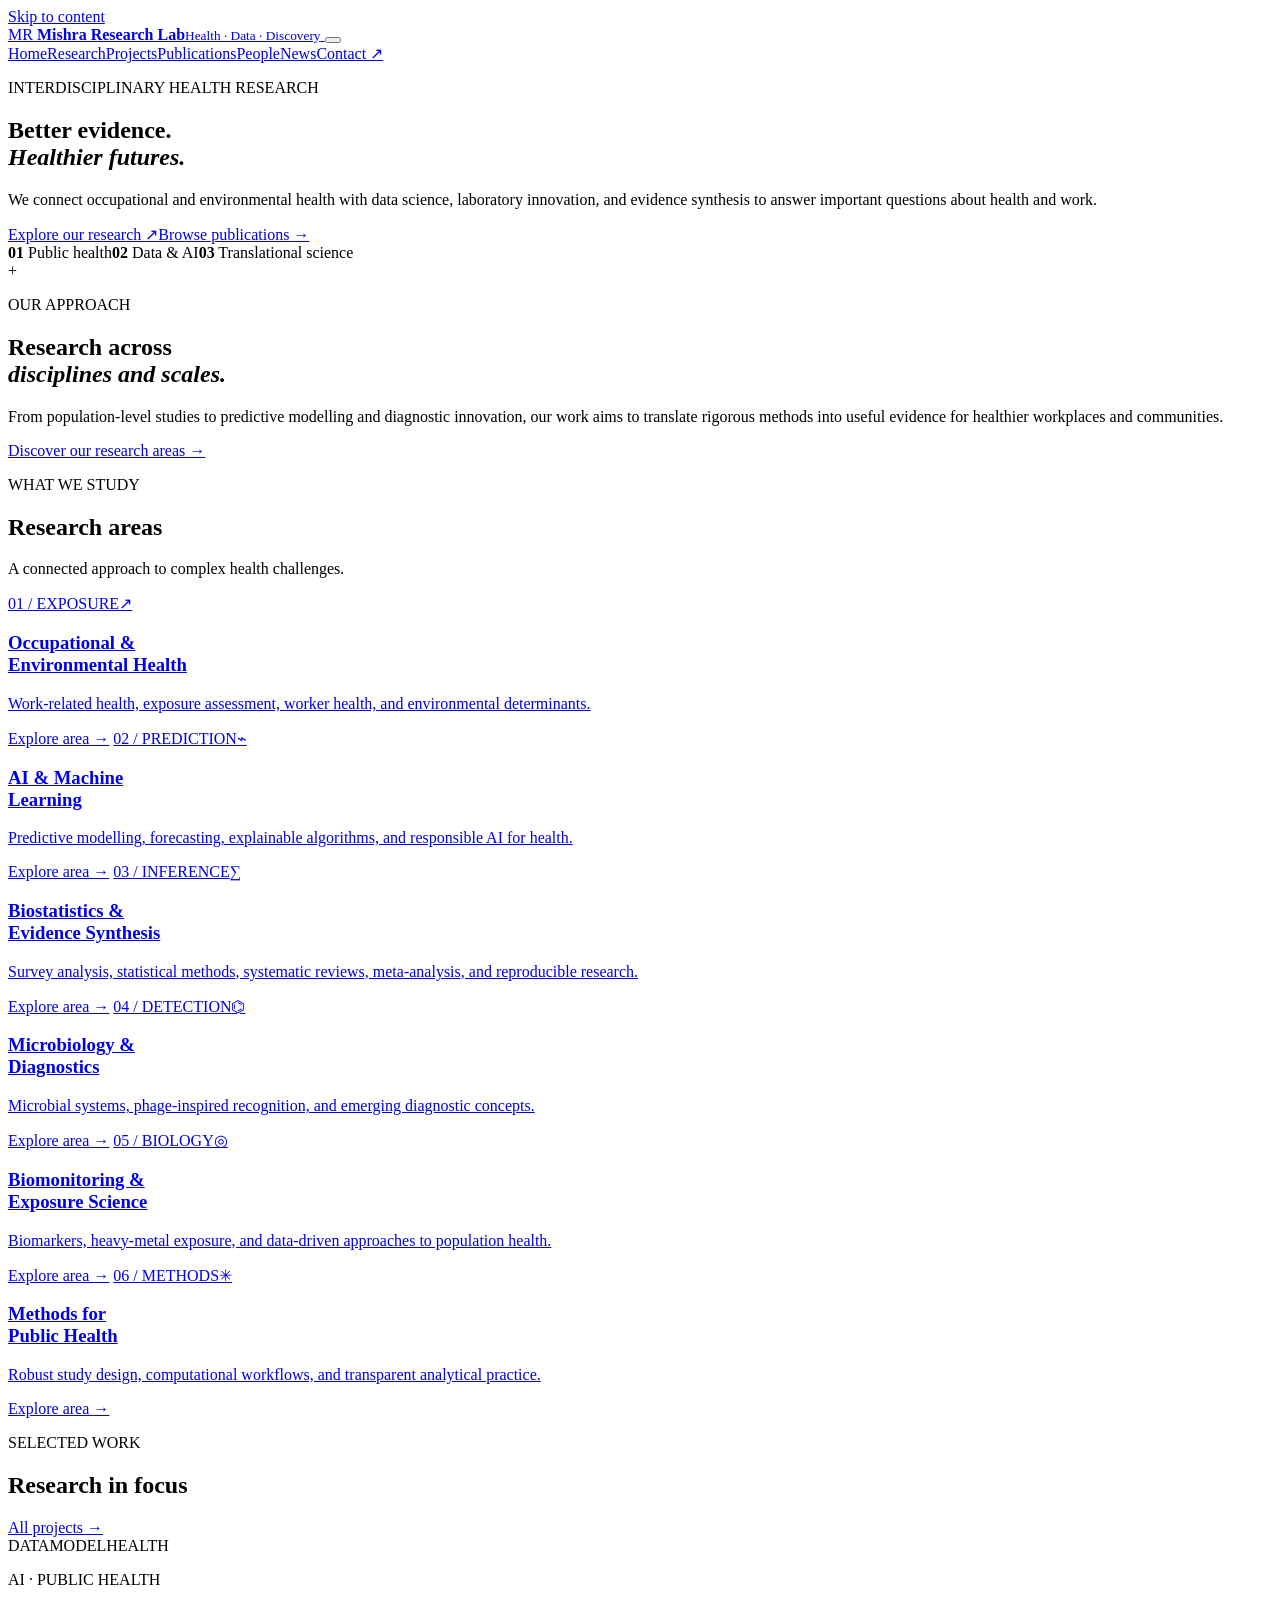
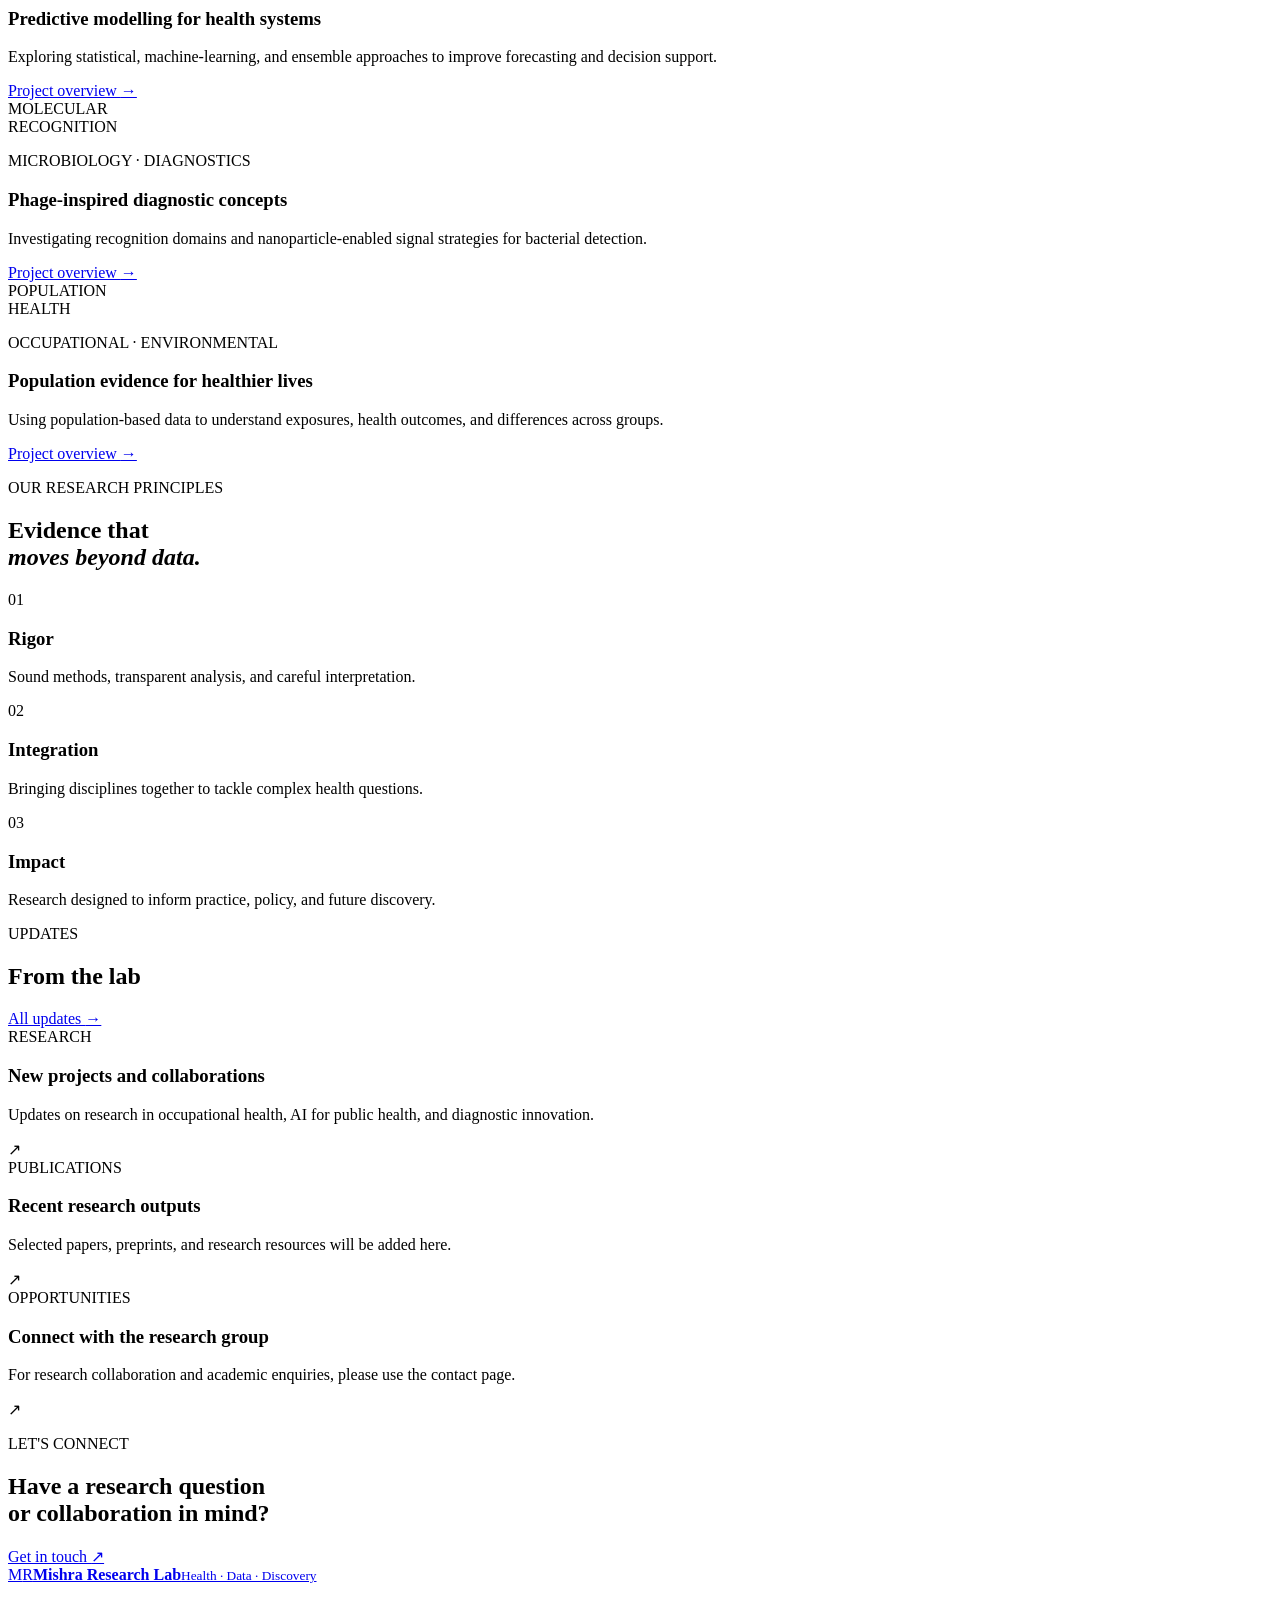
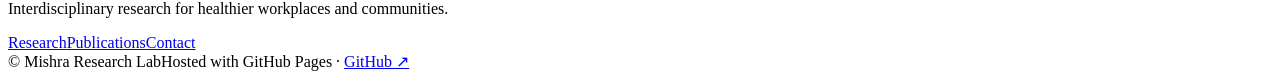
==== index.html @ aa95db80 "Add files via upload" ====
<!doctype html>
<html lang="en">
<head>
  <meta charset="utf-8">
  <meta name="viewport" content="width=device-width, initial-scale=1">
  <meta name="description" content="Mishra Research Lab connects occupational and environmental health, data science, microbiology, and evidence synthesis to address real-world health questions.">
  <meta name="theme-color" content="#102a43">
  <title>Mishra Research Lab | Health, Data & Discovery</title>
  <link rel="stylesheet" href="assets/css/style.css">
  <script src="assets/js/main.js" defer></script>
</head>
<body>
<a class="skip-link" href="#main">Skip to content</a>
<header class="site-header">
  <div class="container nav-wrap">
    <a class="brand" href="index.html" aria-label="Mishra Research Lab home">
      <span class="brand-mark">M<span>R</span></span>
      <span class="brand-copy"><strong>Mishra Research Lab</strong><small>Health · Data · Discovery</small></span>
    </a>
    <button class="menu-toggle" aria-label="Toggle navigation" aria-expanded="false"><span></span><span></span><span></span></button>
    <nav class="main-nav" aria-label="Main navigation">
      <a class="active" href="index.html">Home</a><a href="research.html">Research</a><a href="projects.html">Projects</a><a href="publications.html">Publications</a><a href="people.html">People</a><a href="news.html">News</a><a class="nav-contact" href="contact.html">Contact ↗</a>
    </nav>
  </div>
</header>
<main id="main">
  <section class="hero">
    <div class="hero-grid"></div>
    <div class="container hero-content">
      <p class="eyebrow"><span class="eyebrow-dot"></span> INTERDISCIPLINARY HEALTH RESEARCH</p>
      <h1>Better evidence.<br><em>Healthier futures.</em></h1>
      <p class="hero-lede">We connect occupational and environmental health with data science, laboratory innovation, and evidence synthesis to answer important questions about health and work.</p>
      <div class="hero-actions"><a class="button button-light" href="research.html">Explore our research <span>↗</span></a><a class="text-link light-link" href="publications.html">Browse publications <span>→</span></a></div>
      <div class="hero-meta"><span><b>01</b> Public health</span><span><b>02</b> Data & AI</span><span><b>03</b> Translational science</span></div>
    </div>
    <div class="hero-orbit orbit-one"></div><div class="hero-orbit orbit-two"></div><div class="hero-cross">+</div>
  </section>

  <section class="intro-section section-pad">
    <div class="container intro-grid">
      <div><p class="eyebrow">OUR APPROACH</p><h2>Research across<br><em>disciplines and scales.</em></h2></div>
      <div class="intro-copy"><p>From population-level studies to predictive modelling and diagnostic innovation, our work aims to translate rigorous methods into useful evidence for healthier workplaces and communities.</p><a class="text-link" href="research.html">Discover our research areas <span>→</span></a></div>
    </div>
  </section>

  <section class="research-section section-pad">
    <div class="container">
      <div class="section-heading"><div><p class="eyebrow">WHAT WE STUDY</p><h2>Research areas</h2></div><p class="section-aside">A connected approach to complex health challenges.</p></div>
      <div class="research-cards">
        <a class="research-card card-blue" href="research.html#occupational"><span class="card-number">01 / EXPOSURE</span><span class="card-icon">↗</span><h3>Occupational &<br>Environmental Health</h3><p>Work-related health, exposure assessment, worker health, and environmental determinants.</p><span class="card-bottom">Explore area <b>→</b></span></a>
        <a class="research-card card-mint" href="research.html#ai"><span class="card-number">02 / PREDICTION</span><span class="card-icon">⌁</span><h3>AI & Machine<br>Learning</h3><p>Predictive modelling, forecasting, explainable algorithms, and responsible AI for health.</p><span class="card-bottom">Explore area <b>→</b></span></a>
        <a class="research-card card-sand" href="research.html#statistics"><span class="card-number">03 / INFERENCE</span><span class="card-icon">∑</span><h3>Biostatistics &<br>Evidence Synthesis</h3><p>Survey analysis, statistical methods, systematic reviews, meta-analysis, and reproducible research.</p><span class="card-bottom">Explore area <b>→</b></span></a>
        <a class="research-card card-lilac" href="research.html#microbiology"><span class="card-number">04 / DETECTION</span><span class="card-icon">⌬</span><h3>Microbiology &<br>Diagnostics</h3><p>Microbial systems, phage-inspired recognition, and emerging diagnostic concepts.</p><span class="card-bottom">Explore area <b>→</b></span></a>
        <a class="research-card card-peach" href="research.html#biomonitoring"><span class="card-number">05 / BIOLOGY</span><span class="card-icon">◎</span><h3>Biomonitoring &<br>Exposure Science</h3><p>Biomarkers, heavy-metal exposure, and data-driven approaches to population health.</p><span class="card-bottom">Explore area <b>→</b></span></a>
        <a class="research-card card-dark" href="research.html#methods"><span class="card-number">06 / METHODS</span><span class="card-icon">✳</span><h3>Methods for<br>Public Health</h3><p>Robust study design, computational workflows, and transparent analytical practice.</p><span class="card-bottom">Explore area <b>→</b></span></a>
      </div>
    </div>
  </section>

  <section class="feature-section section-pad">
    <div class="container">
      <div class="section-heading"><div><p class="eyebrow">SELECTED WORK</p><h2>Research in focus</h2></div><a class="text-link" href="projects.html">All projects <span>→</span></a></div>
      <div class="feature-grid">
        <article class="feature-card feature-main"><div class="feature-art art-network"><span class="network-node n1">DATA</span><span class="network-node n2">MODEL</span><span class="network-node n3">HEALTH</span><i></i><i></i><i></i></div><div class="feature-copy"><p class="tag">AI · PUBLIC HEALTH</p><h3>Predictive modelling for health systems</h3><p>Exploring statistical, machine-learning, and ensemble approaches to improve forecasting and decision support.</p><a class="text-link" href="projects.html#forecasting">Project overview <span>→</span></a></div></article>
        <article class="feature-card"><div class="feature-art art-micro"><div class="micro-ring"></div><div class="micro-dot"></div><span>MOLECULAR<br>RECOGNITION</span></div><div class="feature-copy"><p class="tag">MICROBIOLOGY · DIAGNOSTICS</p><h3>Phage-inspired diagnostic concepts</h3><p>Investigating recognition domains and nanoparticle-enabled signal strategies for bacterial detection.</p><a class="text-link" href="projects.html#diagnostics">Project overview <span>→</span></a></div></article>
        <article class="feature-card"><div class="feature-art art-population"><div class="pop-bar b1"></div><div class="pop-bar b2"></div><div class="pop-bar b3"></div><div class="pop-bar b4"></div><span>POPULATION<br>HEALTH</span></div><div class="feature-copy"><p class="tag">OCCUPATIONAL · ENVIRONMENTAL</p><h3>Population evidence for healthier lives</h3><p>Using population-based data to understand exposures, health outcomes, and differences across groups.</p><a class="text-link" href="projects.html#population">Project overview <span>→</span></a></div></article>
      </div>
    </div>
  </section>

  <section class="numbers-band"><div class="container numbers-grid"><div><p class="eyebrow">OUR RESEARCH PRINCIPLES</p><h2>Evidence that<br><em>moves beyond data.</em></h2></div><div class="principle"><span>01</span><h3>Rigor</h3><p>Sound methods, transparent analysis, and careful interpretation.</p></div><div class="principle"><span>02</span><h3>Integration</h3><p>Bringing disciplines together to tackle complex health questions.</p></div><div class="principle"><span>03</span><h3>Impact</h3><p>Research designed to inform practice, policy, and future discovery.</p></div></div></section>

  <section class="news-preview section-pad"><div class="container"><div class="section-heading"><div><p class="eyebrow">UPDATES</p><h2>From the lab</h2></div><a class="text-link" href="news.html">All updates <span>→</span></a></div><div class="news-list"><article><span class="news-date">RESEARCH</span><div><h3>New projects and collaborations</h3><p>Updates on research in occupational health, AI for public health, and diagnostic innovation.</p></div><span class="news-arrow">↗</span></article><article><span class="news-date">PUBLICATIONS</span><div><h3>Recent research outputs</h3><p>Selected papers, preprints, and research resources will be added here.</p></div><span class="news-arrow">↗</span></article><article><span class="news-date">OPPORTUNITIES</span><div><h3>Connect with the research group</h3><p>For research collaboration and academic enquiries, please use the contact page.</p></div><span class="news-arrow">↗</span></article></div></div></section>

  <section class="cta-section"><div class="container cta-inner"><div><p class="eyebrow">LET'S CONNECT</p><h2>Have a research question<br>or collaboration in mind?</h2></div><a class="button button-light" href="contact.html">Get in touch <span>↗</span></a></div></section>
</main>
<footer class="site-footer"><div class="container footer-top"><a class="brand footer-brand" href="index.html"><span class="brand-mark">M<span>R</span></span><span class="brand-copy"><strong>Mishra Research Lab</strong><small>Health · Data · Discovery</small></span></a><p>Interdisciplinary research for healthier workplaces and communities.</p><div class="footer-links"><a href="research.html">Research</a><a href="publications.html">Publications</a><a href="contact.html">Contact</a></div></div><div class="container footer-bottom"><span>© <span id="year"></span> Mishra Research Lab</span><span>Hosted with GitHub Pages · <a href="https://github.com/sukhdevmishra" target="_blank" rel="noopener">GitHub ↗</a></span></div></footer>
</body>
</html>
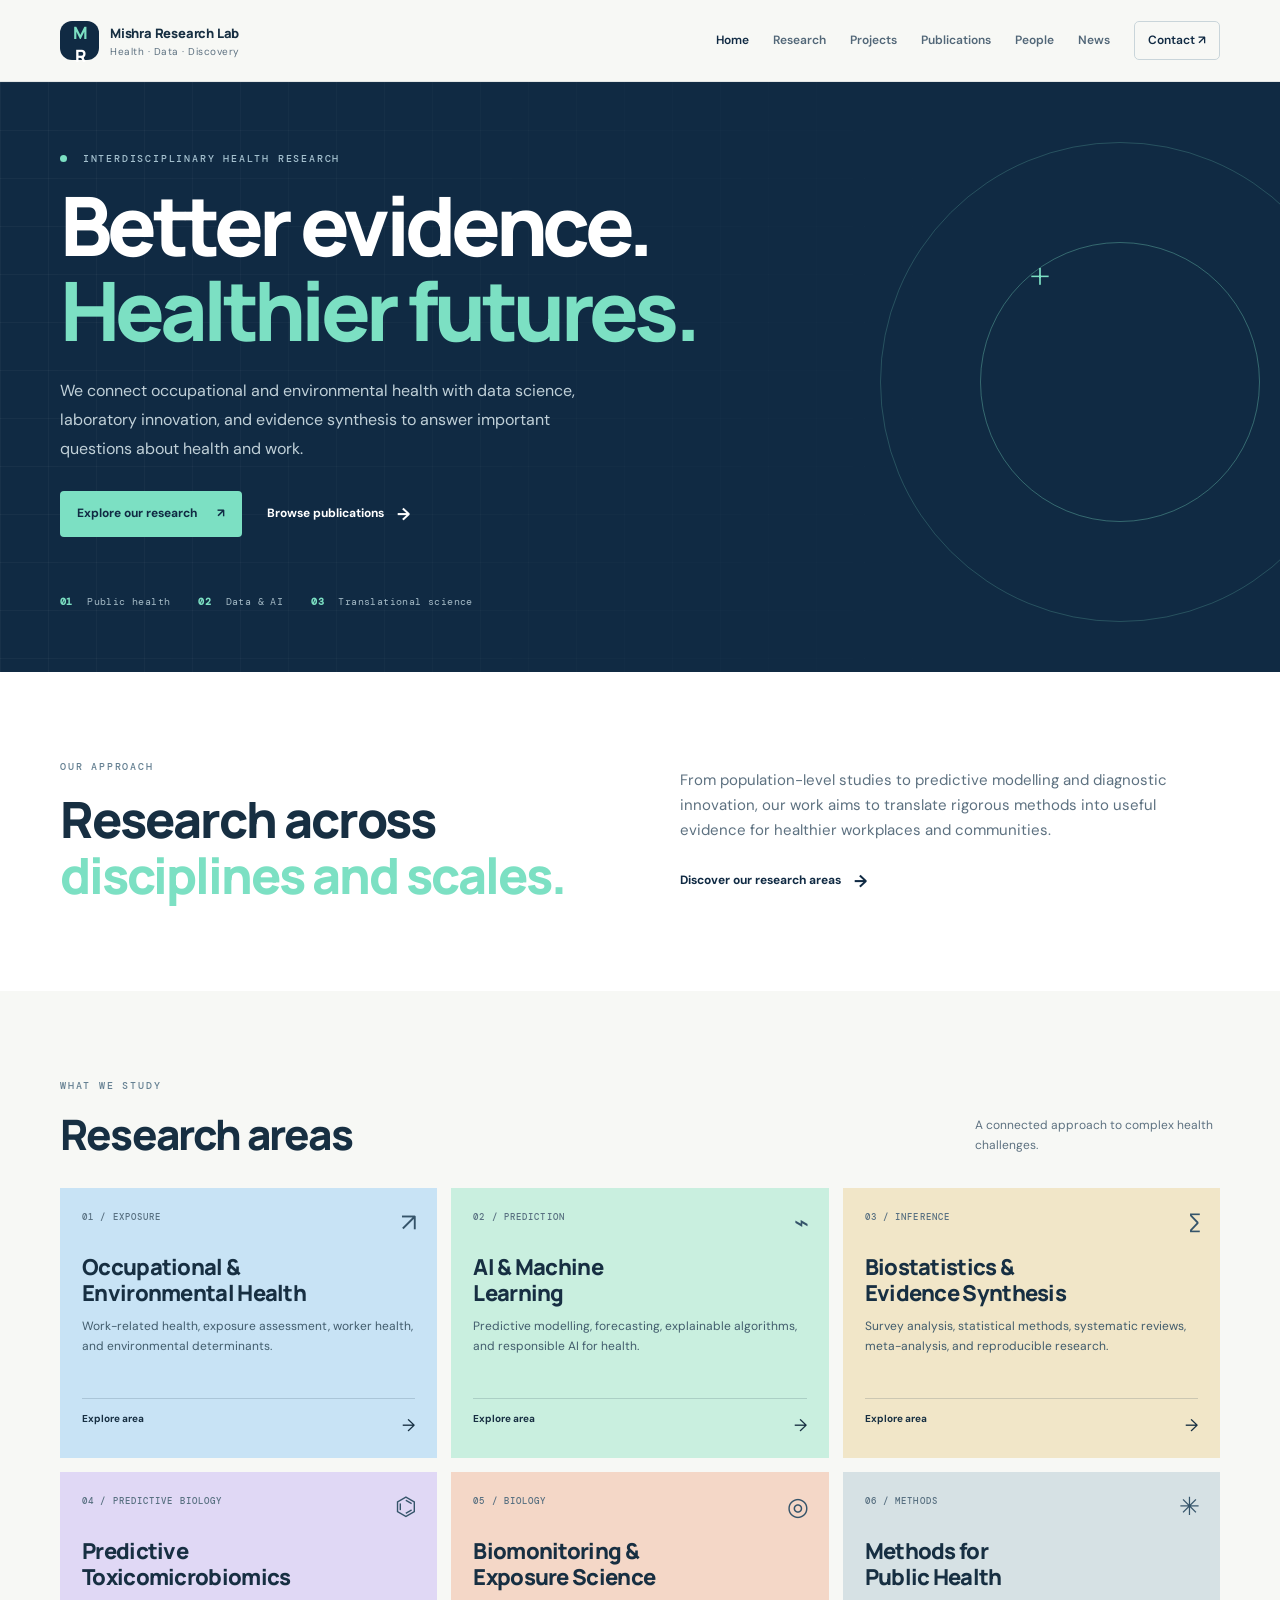
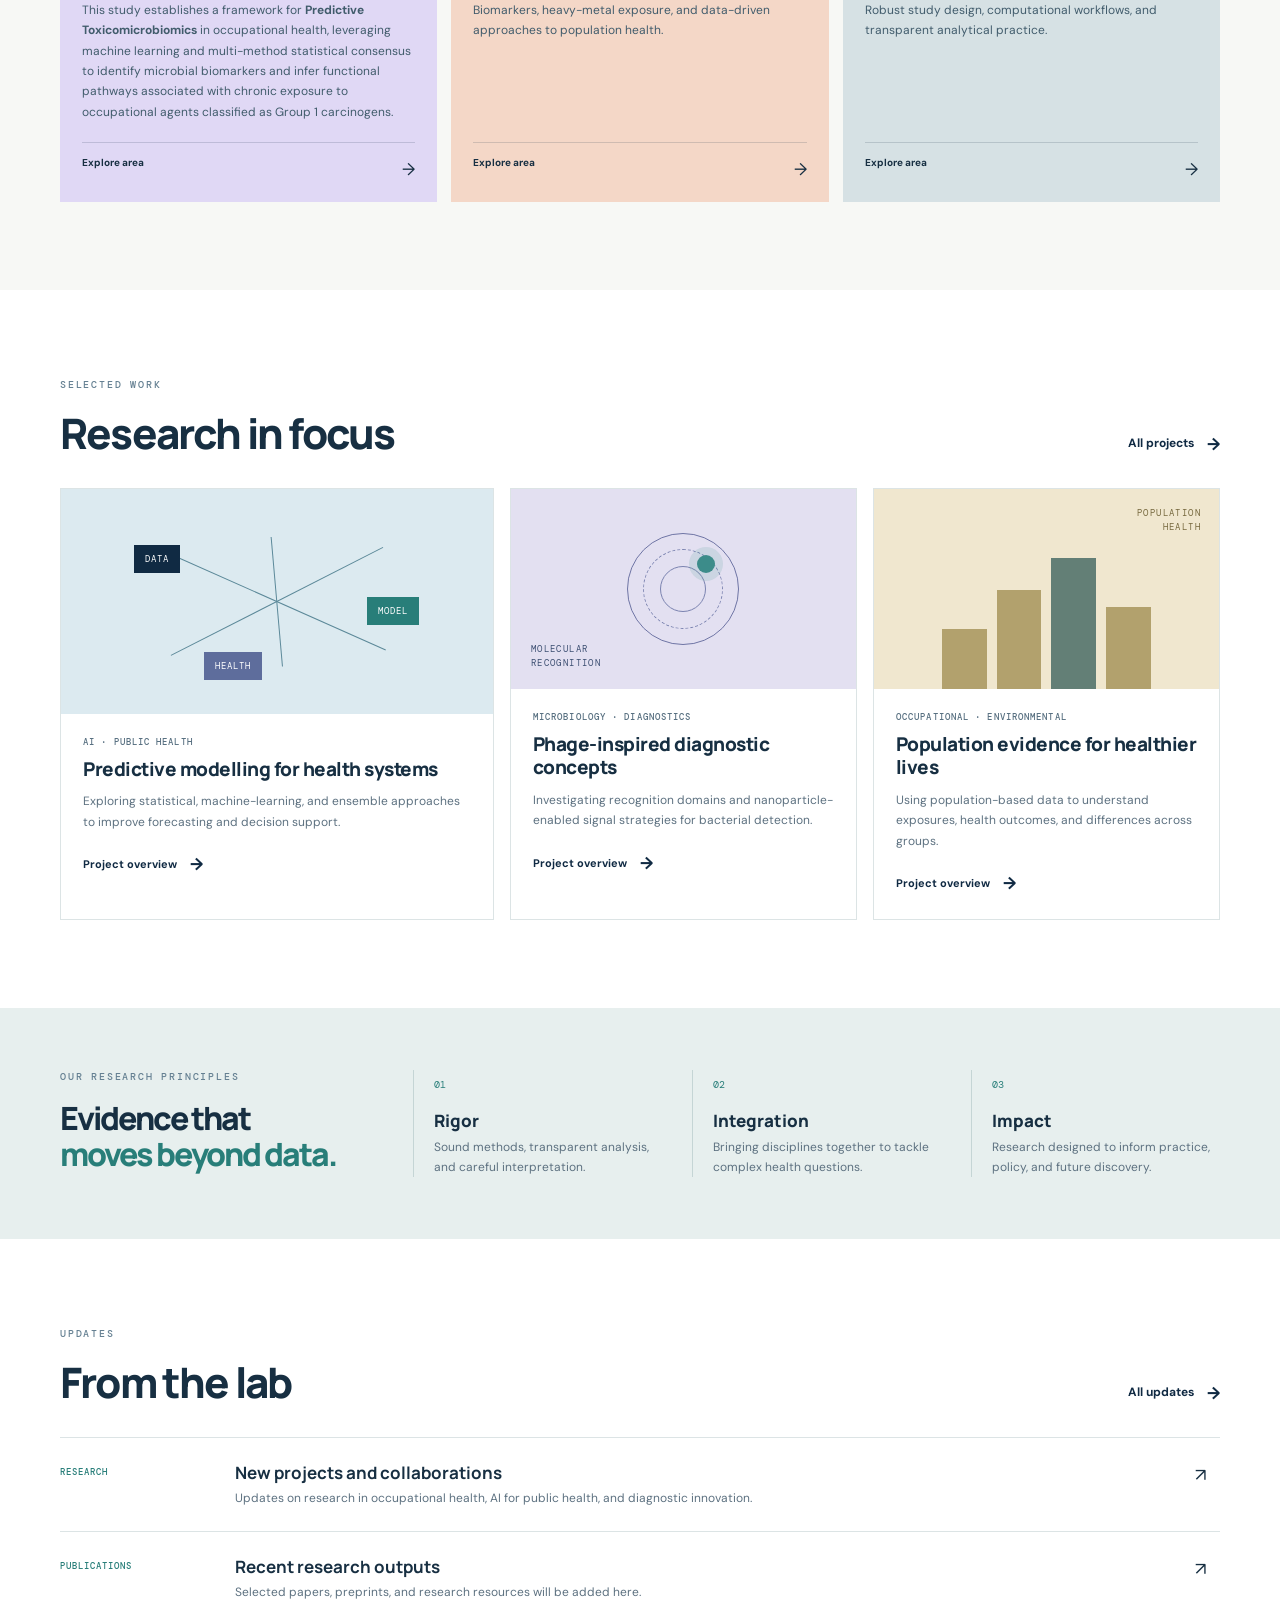
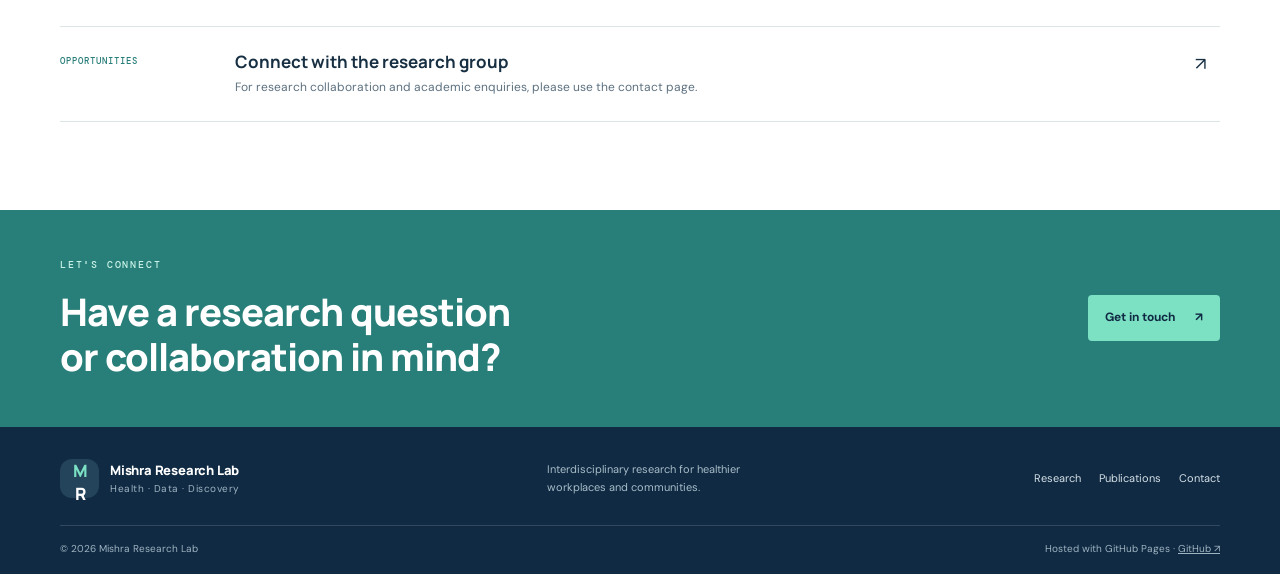
==== commit ca4db6b1: "added predictive toxicomicrobiome index.html" ====
--- a/index.html
+++ b/index.html
@@ -3,7 +3,7 @@
 <head>
   <meta charset="utf-8">
   <meta name="viewport" content="width=device-width, initial-scale=1">
-  <meta name="description" content="Mishra Research Lab connects occupational and environmental health, data science, microbiology, and evidence synthesis to address real-world health questions.">
+  <meta name="description" content="Mishra Research Lab connects occupational and environmental health, data science, predictive toxicomicrobiomics, and evidence synthesis to address real-world health questions.">
   <meta name="theme-color" content="#102a43">
   <title>Mishra Research Lab | Health, Data & Discovery</title>
   <link rel="stylesheet" href="assets/css/style.css">
@@ -50,7 +50,7 @@
         <a class="research-card card-blue" href="research.html#occupational"><span class="card-number">01 / EXPOSURE</span><span class="card-icon">↗</span><h3>Occupational &<br>Environmental Health</h3><p>Work-related health, exposure assessment, worker health, and environmental determinants.</p><span class="card-bottom">Explore area <b>→</b></span></a>
         <a class="research-card card-mint" href="research.html#ai"><span class="card-number">02 / PREDICTION</span><span class="card-icon">⌁</span><h3>AI & Machine<br>Learning</h3><p>Predictive modelling, forecasting, explainable algorithms, and responsible AI for health.</p><span class="card-bottom">Explore area <b>→</b></span></a>
         <a class="research-card card-sand" href="research.html#statistics"><span class="card-number">03 / INFERENCE</span><span class="card-icon">∑</span><h3>Biostatistics &<br>Evidence Synthesis</h3><p>Survey analysis, statistical methods, systematic reviews, meta-analysis, and reproducible research.</p><span class="card-bottom">Explore area <b>→</b></span></a>
-        <a class="research-card card-lilac" href="research.html#microbiology"><span class="card-number">04 / DETECTION</span><span class="card-icon">⌬</span><h3>Microbiology &<br>Diagnostics</h3><p>Microbial systems, phage-inspired recognition, and emerging diagnostic concepts.</p><span class="card-bottom">Explore area <b>→</b></span></a>
+        <a class="research-card card-lilac" href="research.html#toxicomicrobiomics"><span class="card-number">04 / PREDICTIVE BIOLOGY</span><span class="card-icon">⌬</span><h3>Predictive<br>Toxicomicrobiomics</h3><p>This study establishes a framework for <strong>Predictive Toxicomicrobiomics</strong> in occupational health, leveraging machine learning and multi-method statistical consensus to identify microbial biomarkers and infer functional pathways associated with chronic exposure to occupational agents classified as Group 1 carcinogens.</p><span class="card-bottom">Explore area <b>→</b></span></a>
         <a class="research-card card-peach" href="research.html#biomonitoring"><span class="card-number">05 / BIOLOGY</span><span class="card-icon">◎</span><h3>Biomonitoring &<br>Exposure Science</h3><p>Biomarkers, heavy-metal exposure, and data-driven approaches to population health.</p><span class="card-bottom">Explore area <b>→</b></span></a>
         <a class="research-card card-dark" href="research.html#methods"><span class="card-number">06 / METHODS</span><span class="card-icon">✳</span><h3>Methods for<br>Public Health</h3><p>Robust study design, computational workflows, and transparent analytical practice.</p><span class="card-bottom">Explore area <b>→</b></span></a>
       </div>
@@ -76,4 +76,4 @@
 </main>
 <footer class="site-footer"><div class="container footer-top"><a class="brand footer-brand" href="index.html"><span class="brand-mark">M<span>R</span></span><span class="brand-copy"><strong>Mishra Research Lab</strong><small>Health · Data · Discovery</small></span></a><p>Interdisciplinary research for healthier workplaces and communities.</p><div class="footer-links"><a href="research.html">Research</a><a href="publications.html">Publications</a><a href="contact.html">Contact</a></div></div><div class="container footer-bottom"><span>© <span id="year"></span> Mishra Research Lab</span><span>Hosted with GitHub Pages · <a href="https://github.com/sukhdevmishra" target="_blank" rel="noopener">GitHub ↗</a></span></div></footer>
 </body>
-</html>+</html>
--- a/assets/css/style.css
+++ b/assets/css/style.css
@@ -0,0 +1,9 @@
+@import url('https://fonts.googleapis.com/css2?family=DM+Mono:wght@400;500&family=DM+Sans:wght@400;500;600;700&family=Manrope:wght@400;500;600;700;800&display=swap');
+:root{--navy:#102a43;--ink:#172f42;--muted:#5d7180;--paper:#f7f8f5;--white:#fff;--line:#dce4e5;--teal:#7ce0c3;--blue:#c8e3f5;--mint:#c9efdf;--sand:#f1e6c8;--lilac:#e0d8f5;--peach:#f4d7c7;--max:1160px}
+*{box-sizing:border-box}html{scroll-behavior:smooth;scroll-padding-top:90px}body{margin:0;background:var(--paper);color:var(--ink);font-family:"DM Sans",Arial,sans-serif;line-height:1.65;-webkit-font-smoothing:antialiased}a{color:inherit;text-decoration:none}img{max-width:100%}.container{width:min(var(--max),calc(100% - 48px));margin-inline:auto}.skip-link{position:absolute;top:-60px;left:10px;background:white;padding:10px;z-index:100}.skip-link:focus{top:10px}.site-header{height:82px;position:sticky;top:0;z-index:50;background:rgba(247,248,245,.94);backdrop-filter:blur(16px);border-bottom:1px solid rgba(16,42,67,.09)}.nav-wrap{height:100%;display:flex;align-items:center;justify-content:space-between;gap:25px}.brand{display:flex;align-items:center;gap:11px;flex-shrink:0}.brand-mark{width:39px;height:39px;border-radius:12px;background:var(--navy);color:var(--teal);display:grid;place-items:center;font:800 17px Manrope,sans-serif;letter-spacing:-2px}.brand-mark span{color:#fff}.brand-copy{display:flex;flex-direction:column;line-height:1.3}.brand-copy strong{font:800 13px Manrope,sans-serif;letter-spacing:-.2px}.brand-copy small{font-size:10px;color:var(--muted);letter-spacing:.5px;margin-top:3px}.main-nav{display:flex;align-items:center;gap:24px;font-size:12px;font-weight:600;color:#526778}.main-nav a{transition:color .2s}.main-nav a:hover,.main-nav a.active{color:var(--navy)}.main-nav .nav-contact{border:1px solid #c9d5da;padding:9px 13px;border-radius:5px;color:var(--navy)}.menu-toggle{display:none;border:0;background:transparent;padding:8px}.menu-toggle span{display:block;width:23px;height:2px;background:var(--navy);margin:5px}
+.hero{background:var(--navy);color:#fff;min-height:590px;position:relative;overflow:hidden;display:flex;align-items:center}.hero-content{position:relative;z-index:2;padding-top:60px;padding-bottom:54px}.hero-grid{position:absolute;inset:0;background-image:linear-gradient(rgba(255,255,255,.035) 1px,transparent 1px),linear-gradient(90deg,rgba(255,255,255,.035) 1px,transparent 1px);background-size:48px 48px;mask-image:linear-gradient(90deg,black,transparent 80%)}.eyebrow{font:500 10px "DM Mono",monospace;letter-spacing:1.8px;text-transform:uppercase;margin:0 0 18px;color:#658092}.hero .eyebrow{color:#a5c1cf}.eyebrow-dot{display:inline-block;width:7px;height:7px;background:var(--teal);border-radius:50%;margin-right:8px}.hero h1{font:800 clamp(46px,6.7vw,82px)/1.03 Manrope,sans-serif;letter-spacing:-4.6px;margin:0;max-width:760px}.hero h1 em,.intro-grid h2 em,.numbers-grid h2 em,.contact-grid h2 em{font-style:normal;color:var(--teal)}.hero-lede{font-size:16px;line-height:1.8;color:#c0d0d8;max-width:550px;margin:25px 0 27px}.hero-actions{display:flex;align-items:center;gap:25px;flex-wrap:wrap}.button{display:inline-flex;align-items:center;justify-content:center;gap:20px;padding:13px 17px;font-size:12px;font-weight:700;border-radius:4px;transition:transform .2s,background .2s}.button:hover{transform:translateY(-2px)}.button-light{background:var(--teal);color:var(--navy)}.button-dark{background:var(--navy);color:white}.text-link{display:inline-flex;gap:13px;align-items:center;font-size:12px;font-weight:700;color:var(--navy)}.text-link span{font-size:17px;transition:transform .2s}.text-link:hover span{transform:translateX(4px)}.light-link{color:#fff}.hero-meta{display:flex;gap:28px;margin-top:58px;font:10px "DM Mono",monospace;letter-spacing:.4px;color:#a4bac6}.hero-meta b{color:var(--teal);margin-right:8px}.hero-orbit{position:absolute;border:1px solid rgba(124,224,195,.22);border-radius:50%;right:-80px;top:60px;width:480px;height:480px}.orbit-two{right:20px;top:160px;width:280px;height:280px;border-color:rgba(124,224,195,.35)}.hero-cross{position:absolute;right:18%;top:27%;font-size:40px;color:var(--teal);font-weight:200}.section-pad{padding:88px 0}.intro-section{background:#fff}.intro-grid{display:grid;grid-template-columns:1fr 1fr;gap:80px;align-items:center}.intro-grid h2,.numbers-grid h2,.contact-grid h2{font:800 clamp(34px,4vw,50px)/1.12 Manrope,sans-serif;letter-spacing:-2px;margin:0}.intro-copy p{color:var(--muted);font-size:15px;margin:0 0 23px;max-width:520px}.research-section{background:var(--paper)}.section-heading{display:flex;align-items:end;justify-content:space-between;gap:24px;margin-bottom:30px}.section-heading h2{font:800 clamp(30px,4vw,42px)/1.15 Manrope,sans-serif;letter-spacing:-1.8px;margin:0}.section-aside{font-size:12px;color:var(--muted);max-width:245px;margin:0 0 3px}.research-cards{display:grid;grid-template-columns:repeat(3,1fr);gap:14px}.research-card{padding:23px 22px 19px;min-height:270px;display:flex;flex-direction:column;position:relative;transition:transform .2s,box-shadow .2s}.research-card:hover{transform:translateY(-4px);box-shadow:0 14px 28px rgba(16,42,67,.08)}.card-blue{background:var(--blue)}.card-mint{background:var(--mint)}.card-sand{background:var(--sand)}.card-lilac{background:var(--lilac)}.card-peach{background:var(--peach)}.card-dark{background:#d6e1e4}.card-number,.tag{font:500 9px "DM Mono",monospace;letter-spacing:1.1px;color:#587081}.card-icon{position:absolute;right:20px;top:14px;font-size:25px;color:#35546a}.research-card h3{font:800 22px/1.15 Manrope,sans-serif;letter-spacing:-.7px;margin:32px 0 10px}.research-card p{font-size:12px;line-height:1.7;color:#415c6c;margin:0 0 20px}.card-bottom{display:flex;justify-content:space-between;margin-top:auto;padding-top:12px;border-top:1px solid rgba(16,42,67,.16);font-size:10px;font-weight:700}.card-bottom b{font-size:17px;font-weight:400}.feature-section{background:#fff}.feature-grid{display:grid;grid-template-columns:1.25fr 1fr 1fr;gap:16px}.feature-card{border:1px solid var(--line);background:#fff;min-width:0}.feature-art{height:200px;position:relative;overflow:hidden;display:flex;align-items:center;justify-content:center}.feature-main .feature-art{height:225px}.art-network{background:#dceaf0}.network-node{position:absolute;padding:8px 11px;background:var(--navy);color:white;font:9px "DM Mono",monospace;letter-spacing:1px;z-index:2}.n1{left:17%;top:25%}.n2{right:17%;top:48%;background:#287e79}.n3{left:33%;bottom:15%;background:#5e6d9c}.art-network i{position:absolute;width:55%;height:1px;background:#5c8999;transform:rotate(24deg)}.art-network i:nth-of-type(2){transform:rotate(-27deg)}.art-network i:nth-of-type(3){transform:rotate(85deg);width:30%}.art-micro{background:#e3e0f1}.art-micro>span,.art-population>span,.art-diagnostic>span{position:absolute;left:20px;bottom:18px;font:9px "DM Mono",monospace;letter-spacing:1.4px;line-height:1.6;color:#3d4f72}.micro-ring{width:112px;height:112px;border:1px solid #6f75a5;border-radius:50%;position:relative}.micro-ring:before,.micro-ring:after{content:"";position:absolute;inset:15px;border:1px dashed #7b83b0;border-radius:50%}.micro-ring:after{inset:32px;border-style:solid}.micro-dot{position:absolute;width:18px;height:18px;border-radius:50%;background:#3c8c8a;left:54%;top:33%;box-shadow:0 0 0 8px rgba(60,140,138,.14)}.art-population{background:#f0e7cf;align-items:end;gap:10px;padding:30px 24px 0}.pop-bar{width:15%;background:#b2a16d}.b1{height:35%}.b2{height:58%}.b3{height:77%;background:#637f76}.b4{height:48%}.art-population>span{left:auto;right:18px;top:17px;bottom:auto;text-align:right;color:#76683e}.feature-copy{padding:22px}.feature-copy .tag{margin:0 0 10px}.feature-copy h3{font:800 19px/1.25 Manrope,sans-serif;letter-spacing:-.5px;margin:0 0 10px}.feature-copy p:not(.tag){font-size:12px;line-height:1.7;color:var(--muted);margin:0 0 18px}.feature-copy .text-link{font-size:11px}.numbers-band{background:#e7efee;padding:62px 0}.numbers-grid{display:grid;grid-template-columns:1.3fr repeat(3,1fr);gap:30px;align-items:start}.numbers-grid h2{font-size:32px}.numbers-grid h2 em{color:#287e79}.principle{border-left:1px solid #c5d5d5;padding-left:20px}.principle>span{font:10px "DM Mono",monospace;color:#287e79}.principle h3{font:800 17px Manrope,sans-serif;margin:12px 0 6px}.principle p{font-size:12px;color:var(--muted);margin:0}.news-preview{background:#fff}.news-list{border-top:1px solid var(--line)}.news-list article{display:grid;grid-template-columns:150px 1fr 25px;gap:25px;align-items:start;padding:23px 0;border-bottom:1px solid var(--line)}.news-date{font:500 9px "DM Mono",monospace;letter-spacing:1px;color:#287e79;padding-top:5px}.news-list h3{font:700 17px Manrope,sans-serif;margin:0 0 5px}.news-list p{font-size:12px;color:var(--muted);margin:0;max-width:700px}.news-arrow{font-size:18px}.cta-section{background:#287e79;color:white;padding:48px 0}.cta-inner{display:flex;justify-content:space-between;align-items:center;gap:25px}.cta-inner .eyebrow{color:#c8f2e7}.cta-inner h2{font:800 clamp(26px,3.5vw,38px)/1.18 Manrope,sans-serif;letter-spacing:-1px;margin:0}.site-footer{background:#102a43;color:#fff;padding:32px 0 17px}.footer-top{display:grid;grid-template-columns:1fr 1fr auto;gap:30px;align-items:center;padding-bottom:27px}.footer-brand .brand-mark{background:#23445b}.footer-brand .brand-copy small{color:#9fb4c1}.footer-top>p{font-size:11px;color:#a8bdc8;max-width:250px;margin:0}.footer-links{display:flex;gap:18px;font-size:11px;color:#d5e1e7}.footer-bottom{border-top:1px solid rgba(255,255,255,.14);padding-top:15px;display:flex;justify-content:space-between;gap:15px;font-size:10px;color:#9fb4c1}.footer-bottom a{text-decoration:underline}
+.page-hero{background:var(--navy);color:white;padding:75px 0 82px;position:relative;overflow:hidden}.page-hero:after{content:"";position:absolute;right:-100px;top:-180px;width:460px;height:460px;border:1px solid rgba(124,224,195,.22);border-radius:50%;box-shadow:0 0 0 75px rgba(124,224,195,.035),0 0 0 150px rgba(124,224,195,.025)}.page-hero .container{position:relative;z-index:1}.page-hero h1{font:800 clamp(43px,6vw,68px)/1.1 Manrope,sans-serif;letter-spacing:-3px;margin:0 0 15px}.page-hero>div>p:last-child{font-size:15px;color:#bed0d9;max-width:650px;margin:0}.narrow-intro{max-width:760px;margin-bottom:38px}.narrow-intro h2{font:800 clamp(30px,4vw,43px)/1.15 Manrope,sans-serif;letter-spacing:-1.5px;margin:0 0 17px}.narrow-intro h2 em{font-style:normal;color:#287e79}.narrow-intro>p:last-child{color:var(--muted);font-size:14px}.research-detail-grid{display:grid;grid-template-columns:repeat(2,1fr);gap:16px}.detail-card{background:#fff;border:1px solid var(--line);padding:28px;position:relative;scroll-margin-top:100px}.detail-index{position:absolute;right:25px;top:20px;font:500 12px "DM Mono",monospace;color:#7ba2a3}.detail-card .tag{margin:0 0 13px}.detail-card h2{font:800 23px/1.2 Manrope,sans-serif;letter-spacing:-.7px;margin:0 0 13px;max-width:400px}.detail-card p:not(.tag){font-size:13px;color:var(--muted)}.detail-card ul{padding-left:18px;color:#405a69;font-size:12px}.detail-card li{margin:6px 0}.notice{background:#fff7df;border-left:3px solid #d2a94c;padding:14px 17px;font-size:12px;color:#66552b;margin-bottom:25px}.project-list{display:flex;flex-direction:column;gap:17px}.project-row{display:grid;grid-template-columns:280px 1fr;background:#fff;border:1px solid var(--line);min-height:220px}.project-art{min-height:220px}.project-content{padding:25px 30px}.project-content .tag{margin:0 0 9px}.project-content h2{font:800 23px/1.25 Manrope,sans-serif;letter-spacing:-.7px;margin:0 0 10px}.project-content>p:not(.tag){font-size:13px;color:var(--muted);max-width:720px;margin:0 0 16px}.chip-row{display:flex;gap:7px;flex-wrap:wrap}.chip-row span{border:1px solid var(--line);padding:4px 8px;border-radius:3px;font-size:10px;color:#536b7a}.art-diagnostic{background:#d9ece4;position:relative}.diag-line{height:5px;width:100%;background:#d3d8cf;position:absolute;top:47%;box-shadow:0 0 0 1px #b9c9c0}.diag-dot{position:absolute;top:calc(47% - 12px);left:58%;width:28px;height:28px;border:7px solid #287e79;border-radius:50%;background:#fff}.art-diagnostic>span{color:#2f746a}.art-prism{background:#dbe7f3;position:relative;display:grid;place-items:center}.art-prism>span{position:absolute;bottom:18px;left:20px;font:10px "DM Mono",monospace;letter-spacing:1px}.prism-shape{width:90px;height:90px;background:linear-gradient(135deg,#75b7b2,#5970a2);clip-path:polygon(50% 0,100% 25%,100% 75%,50% 100%,0 75%,0 25%);box-shadow:0 0 0 10px rgba(88,112,162,.1)}.publication-list{border-top:1px solid var(--line)}.publication{display:grid;grid-template-columns:70px 1fr;gap:24px;padding:25px 0;border-bottom:1px solid var(--line)}.pub-year{font:500 12px "DM Mono",monospace;color:#287e79;padding-top:4px}.publication .tag{margin:0 0 7px}.publication h3{font:700 18px/1.4 Manrope,sans-serif;margin:0 0 6px}.pub-meta{font-size:12px;color:var(--muted);margin:0 0 11px}.pub-links{display:flex;gap:15px;flex-wrap:wrap}.pub-links a{font-size:11px;font-weight:700;color:#287e79}.center-action{text-align:center;margin-top:35px}.people-feature{display:grid;grid-template-columns:190px 1fr;gap:35px;align-items:start;max-width:850px;margin:0 auto 70px}.avatar-placeholder{width:170px;height:190px;display:grid;place-items:center;background:linear-gradient(135deg,#d7e8e8,#b6d2d0);color:#287e79;font:800 43px Manrope,sans-serif}.people-feature .eyebrow{margin-bottom:8px}.people-feature h2{font:800 31px Manrope,sans-serif;letter-spacing:-1px;margin:0 0 3px}.people-role{font-size:12px;color:#287e79;font-weight:600}.people-feature p:not(.eyebrow){font-size:13px;color:var(--muted)}.small-note{font-size:11px!important;color:#8a6a2c!important}.team-heading{margin-top:15px}.empty-state{background:#fff;border:1px dashed #c6d5d7;text-align:center;padding:50px 20px}.empty-icon{font-size:28px;color:#287e79}.empty-state h3{font:800 20px Manrope,sans-serif;margin:10px 0}.empty-state p{font-size:12px;color:var(--muted);max-width:500px;margin:auto}.news-page-list article{grid-template-columns:150px 1fr 25px}.news-list small{display:block;margin-top:12px;font:9px "DM Mono",monospace;color:#8a9aa4;letter-spacing:1px}.contact-grid{display:grid;grid-template-columns:1fr .85fr;gap:90px;align-items:start}.contact-grid h2{margin-bottom:20px}.contact-grid>div>p:not(.eyebrow){color:var(--muted);font-size:14px;max-width:460px}.contact-note{display:flex;gap:15px;margin-top:27px;max-width:460px}.contact-symbol{width:35px;height:35px;flex-shrink:0;display:grid;place-items:center;background:#d9efea;color:#287e79;font-size:19px}.contact-note strong{font:700 13px Manrope,sans-serif}.contact-note p,.contact-note small{display:block;font-size:12px;color:var(--muted);margin:4px 0}.contact-note a{font-size:11px;font-weight:700;color:#287e79}.contact-panel{background:#fff;border:1px solid var(--line);padding:30px}.contact-panel .tag{margin:0 0 9px}.contact-panel h3{font:800 22px Manrope,sans-serif;margin:0 0 12px}.contact-panel>p:not(.tag){font-size:12px;color:var(--muted)}.email-placeholder{padding:12px;background:#f0f5f3;font-size:12px;color:#287e79;overflow-wrap:anywhere}.contact-panel .button{margin-top:12px}
+@media(max-width:900px){.main-nav{gap:14px}.main-nav a{font-size:11px}.brand-copy strong{font-size:12px}.brand-copy small{font-size:9px}.research-cards{grid-template-columns:repeat(2,1fr)}.feature-grid{grid-template-columns:1fr 1fr}.feature-main{grid-column:span 2}.numbers-grid{grid-template-columns:repeat(3,1fr)}.numbers-grid>div:first-child{grid-column:span 3}.project-row{grid-template-columns:230px 1fr}.contact-grid{gap:40px}}
+@media(max-width:700px){.container{width:min(var(--max),calc(100% - 34px))}.site-header{height:70px}.menu-toggle{display:block;cursor:pointer}.main-nav{display:none;position:absolute;top:69px;left:0;right:0;background:var(--paper);padding:18px 24px 22px;border-bottom:1px solid var(--line);flex-direction:column;align-items:stretch;gap:0}.main-nav.is-open{display:flex}.main-nav a{padding:12px 0;font-size:13px;border-bottom:1px solid #e5ebea}.main-nav .nav-contact{margin-top:10px;text-align:center;border:1px solid #c9d5da;padding:11px}.hero{min-height:600px}.hero-content{padding-top:55px;padding-bottom:38px}.hero h1{font-size:52px;letter-spacing:-3px}.hero-lede{font-size:14px}.hero-meta{gap:12px;flex-wrap:wrap;margin-top:40px}.hero-meta span{font-size:9px}.hero-orbit{right:-250px;top:120px}.orbit-two{right:-150px}.hero-cross{right:13%;top:22%}.section-pad{padding:62px 0}.intro-grid{grid-template-columns:1fr;gap:25px}.intro-grid h2{font-size:39px}.section-heading{align-items:start;flex-direction:column;gap:14px}.section-aside{max-width:100%}.research-cards{gap:10px}.research-card{padding:17px;min-height:260px}.research-card h3{font-size:19px;margin-top:28px}.research-card p{font-size:11px}.card-number{font-size:8px}.card-icon{right:13px;top:10px}.feature-grid{grid-template-columns:1fr}.feature-main{grid-column:auto}.feature-main .feature-art,.feature-art{height:185px}.numbers-grid{grid-template-columns:1fr;gap:25px}.numbers-grid>div:first-child{grid-column:auto}.numbers-grid h2{font-size:31px}.principle{padding-left:16px}.cta-inner{align-items:flex-start;flex-direction:column}.cta-inner h2{font-size:29px}.footer-top{grid-template-columns:1fr;gap:20px}.footer-links{gap:20px}.footer-bottom{flex-direction:column;gap:6px}.page-hero{padding:55px 0 60px}.page-hero h1{font-size:49px}.research-detail-grid{grid-template-columns:1fr}.detail-card{padding:23px}.project-row{grid-template-columns:1fr}.project-art{min-height:165px}.project-content{padding:23px}.project-content h2{font-size:21px}.publication{grid-template-columns:48px 1fr;gap:13px}.publication h3{font-size:16px}.people-feature{grid-template-columns:1fr;gap:22px}.avatar-placeholder{width:130px;height:145px}.contact-grid{grid-template-columns:1fr;gap:35px}.news-list article,.news-page-list article{grid-template-columns:1fr 20px;gap:8px 14px}.news-date{grid-column:1/-1}.news-list article>div{grid-column:1}.news-arrow{grid-column:2;grid-row:2}.notice{font-size:11px}}
+@media(max-width:390px){.brand-copy strong{font-size:11px}.hero h1{font-size:44px}.research-cards{grid-template-columns:1fr}.research-card{min-height:225px}.hero-meta{display:grid;gap:9px}.button{padding:12px 13px}.section-heading h2{font-size:31px}}
+@media(prefers-reduced-motion:reduce){html{scroll-behavior:auto}*,*:before,*:after{transition:none!important;animation:none!important}}
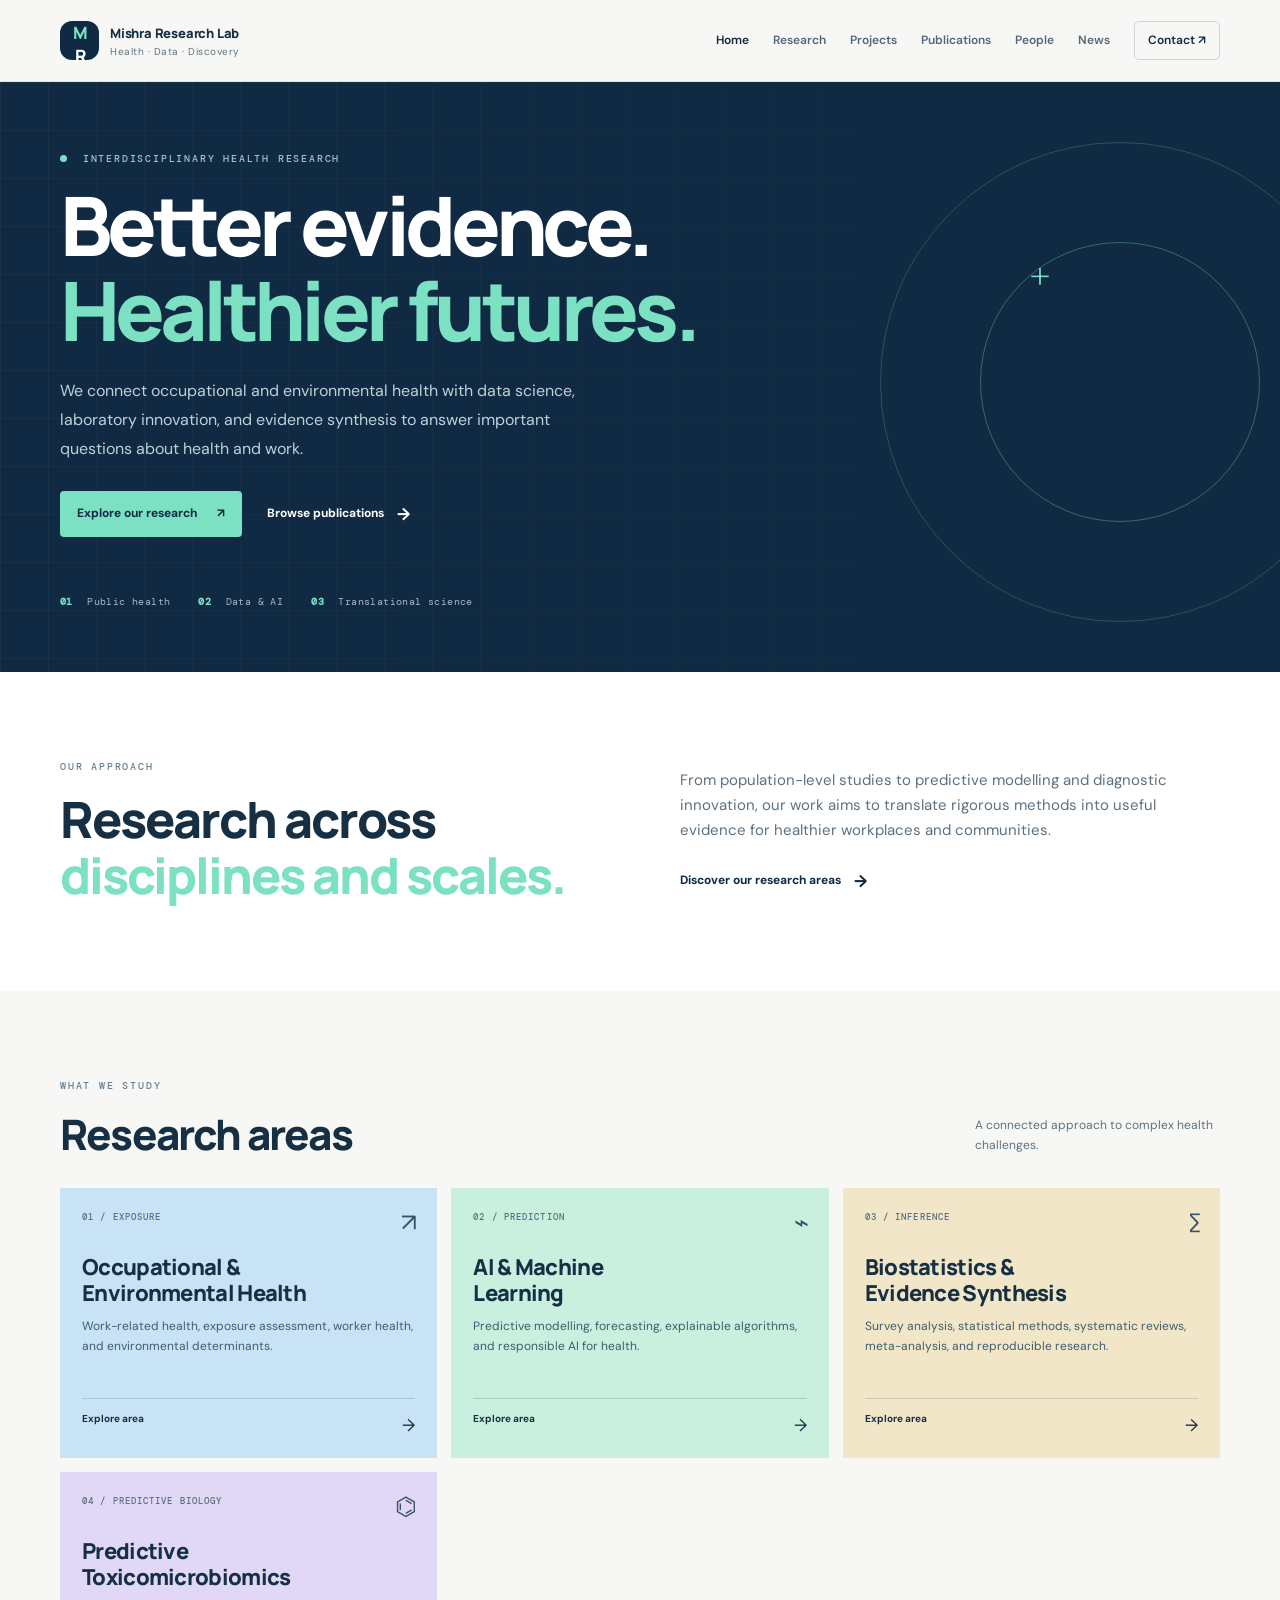
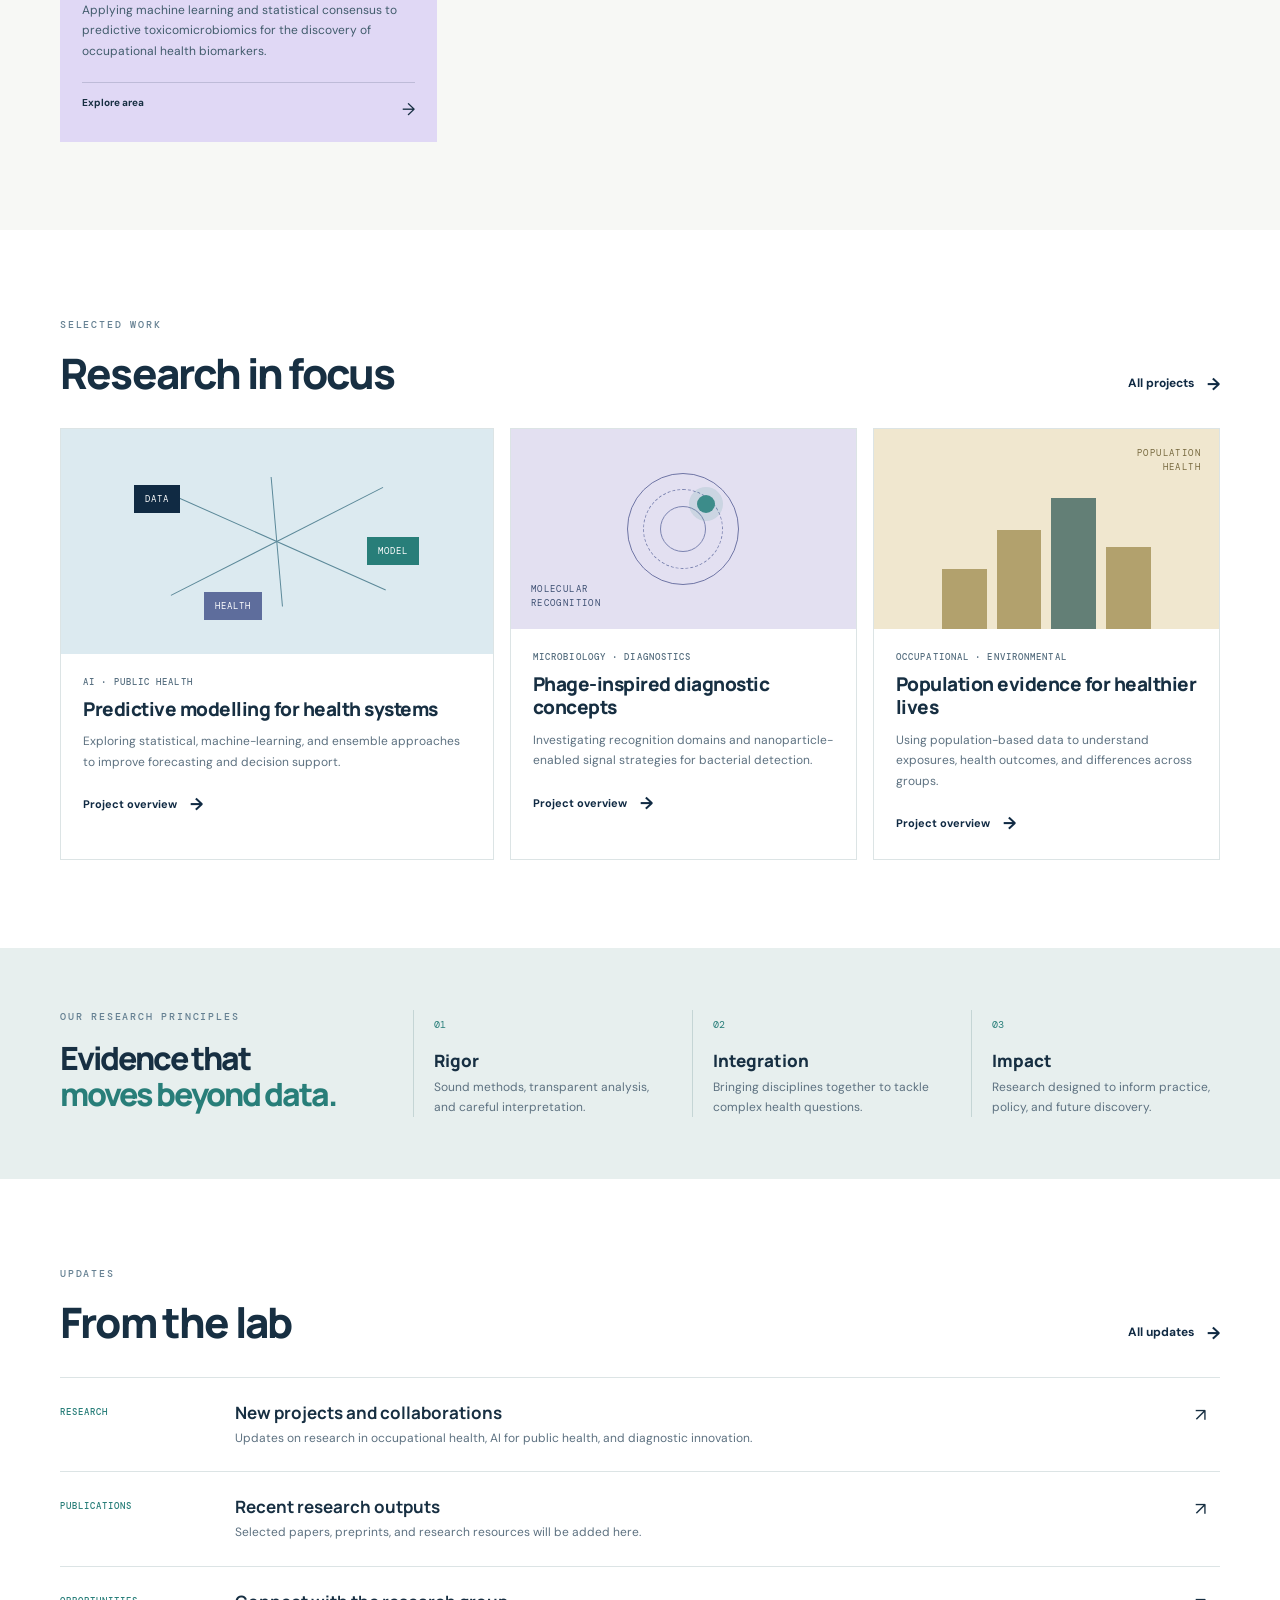
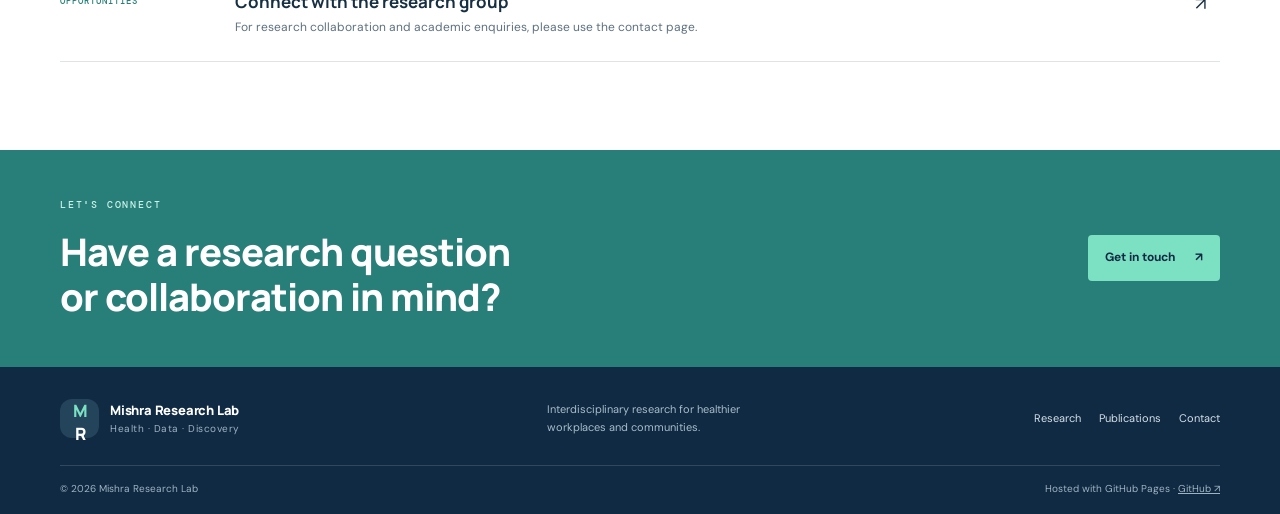
==== commit cab4dbbf: "Update index.html" ====
--- a/index.html
+++ b/index.html
@@ -50,9 +50,7 @@
         <a class="research-card card-blue" href="research.html#occupational"><span class="card-number">01 / EXPOSURE</span><span class="card-icon">↗</span><h3>Occupational &<br>Environmental Health</h3><p>Work-related health, exposure assessment, worker health, and environmental determinants.</p><span class="card-bottom">Explore area <b>→</b></span></a>
         <a class="research-card card-mint" href="research.html#ai"><span class="card-number">02 / PREDICTION</span><span class="card-icon">⌁</span><h3>AI & Machine<br>Learning</h3><p>Predictive modelling, forecasting, explainable algorithms, and responsible AI for health.</p><span class="card-bottom">Explore area <b>→</b></span></a>
         <a class="research-card card-sand" href="research.html#statistics"><span class="card-number">03 / INFERENCE</span><span class="card-icon">∑</span><h3>Biostatistics &<br>Evidence Synthesis</h3><p>Survey analysis, statistical methods, systematic reviews, meta-analysis, and reproducible research.</p><span class="card-bottom">Explore area <b>→</b></span></a>
-        <a class="research-card card-lilac" href="research.html#toxicomicrobiomics"><span class="card-number">04 / PREDICTIVE BIOLOGY</span><span class="card-icon">⌬</span><h3>Predictive<br>Toxicomicrobiomics</h3><p>This study establishes a framework for <strong>Predictive Toxicomicrobiomics</strong> in occupational health, leveraging machine learning and multi-method statistical consensus to identify microbial biomarkers and infer functional pathways associated with chronic exposure to occupational agents classified as Group 1 carcinogens.</p><span class="card-bottom">Explore area <b>→</b></span></a>
-        <a class="research-card card-peach" href="research.html#biomonitoring"><span class="card-number">05 / BIOLOGY</span><span class="card-icon">◎</span><h3>Biomonitoring &<br>Exposure Science</h3><p>Biomarkers, heavy-metal exposure, and data-driven approaches to population health.</p><span class="card-bottom">Explore area <b>→</b></span></a>
-        <a class="research-card card-dark" href="research.html#methods"><span class="card-number">06 / METHODS</span><span class="card-icon">✳</span><h3>Methods for<br>Public Health</h3><p>Robust study design, computational workflows, and transparent analytical practice.</p><span class="card-bottom">Explore area <b>→</b></span></a>
+        <a class="research-card card-lilac" href="research.html#toxicomicrobiomics"><span class="card-number">04 / PREDICTIVE BIOLOGY</span><span class="card-icon">⌬</span><h3>Predictive<br>Toxicomicrobiomics</h3><p>Applying machine learning and statistical consensus to predictive toxicomicrobiomics for the discovery of occupational health biomarkers.</p><span class="card-bottom">Explore area <b>→</b></span></a>
       </div>
     </div>
   </section>
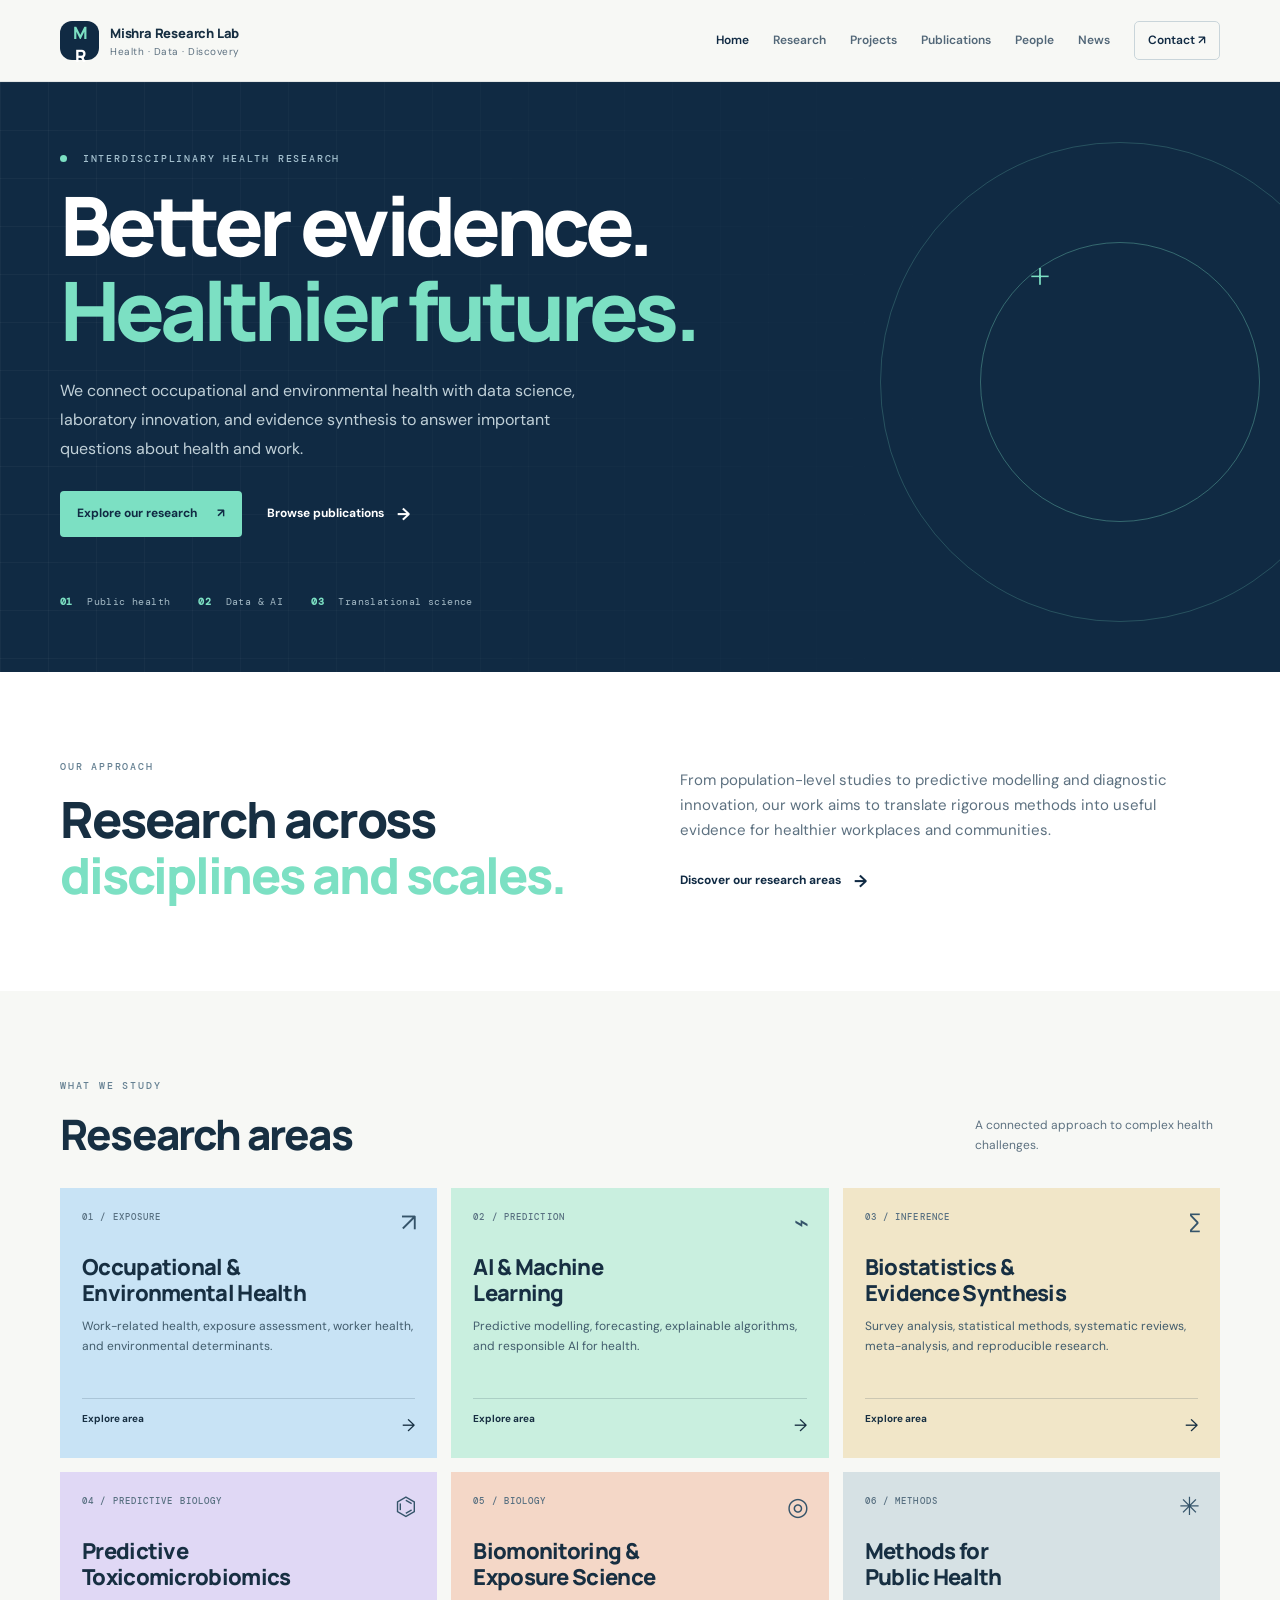
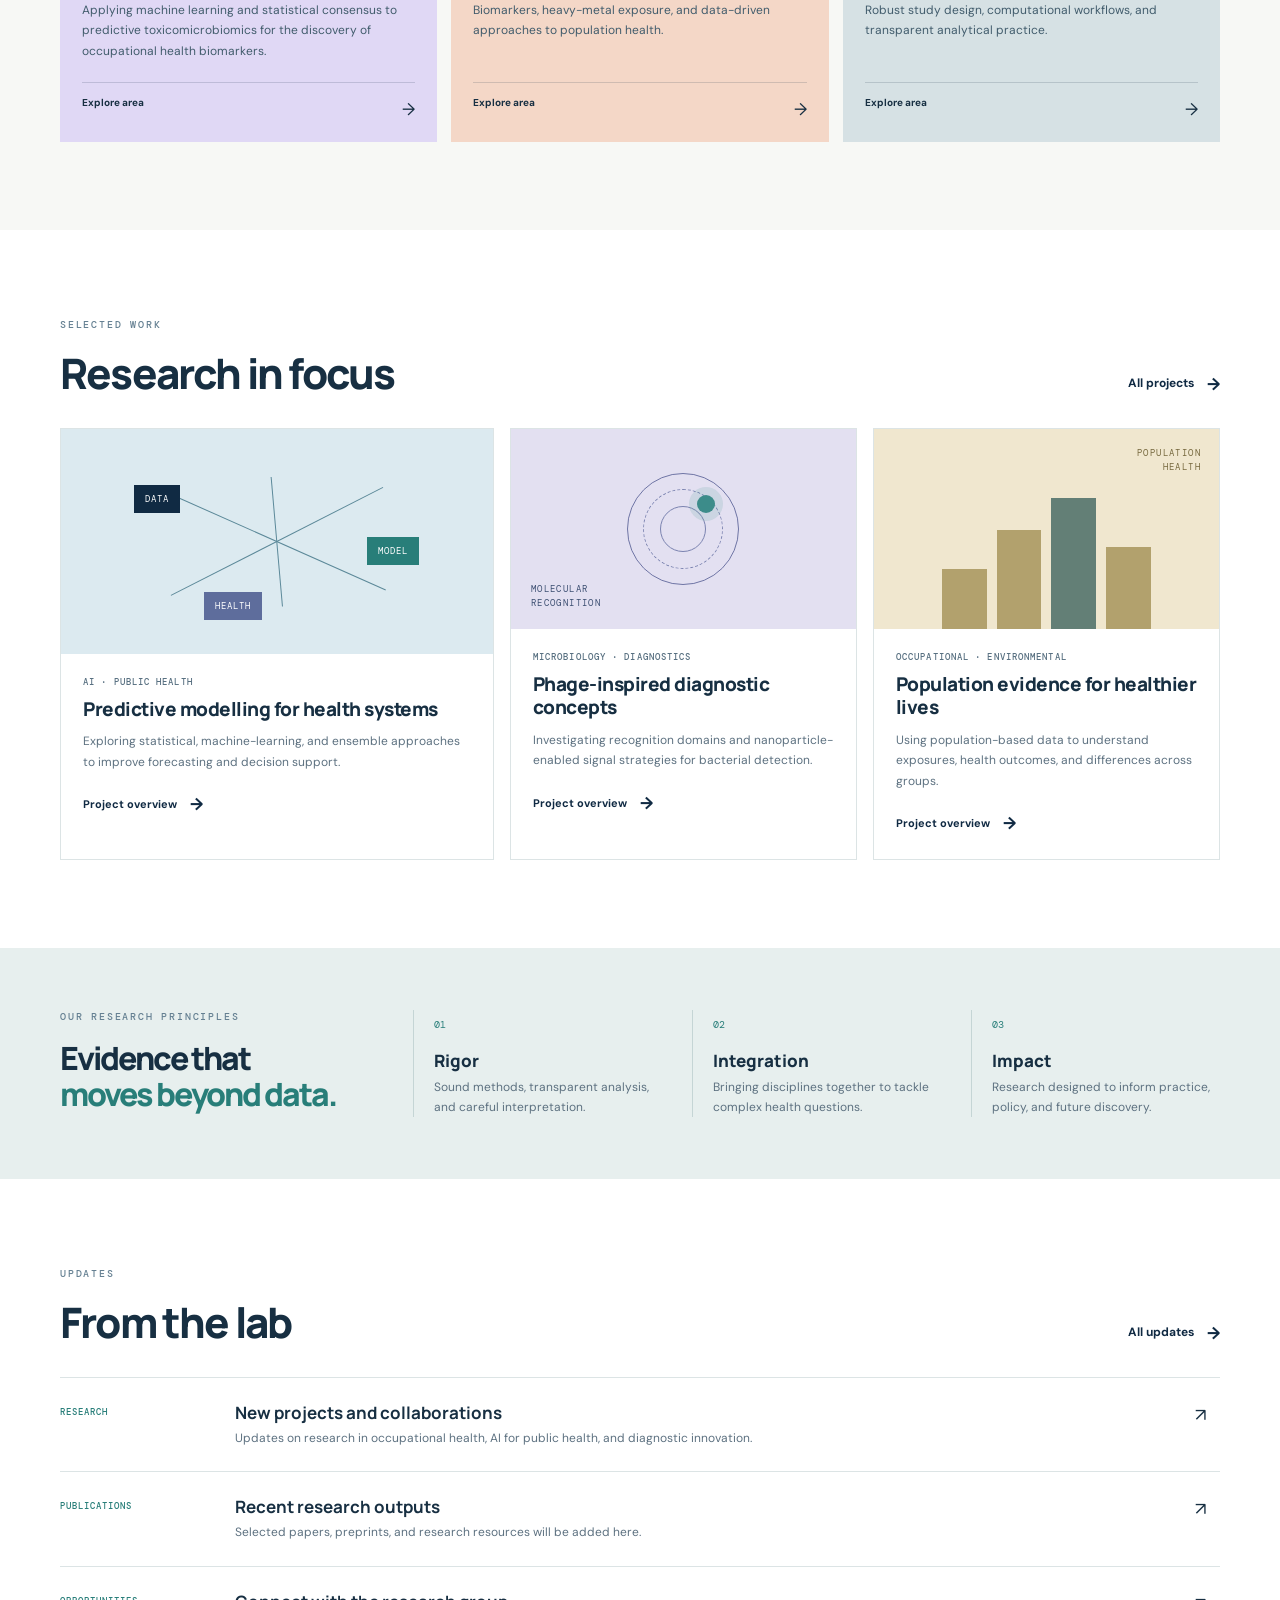
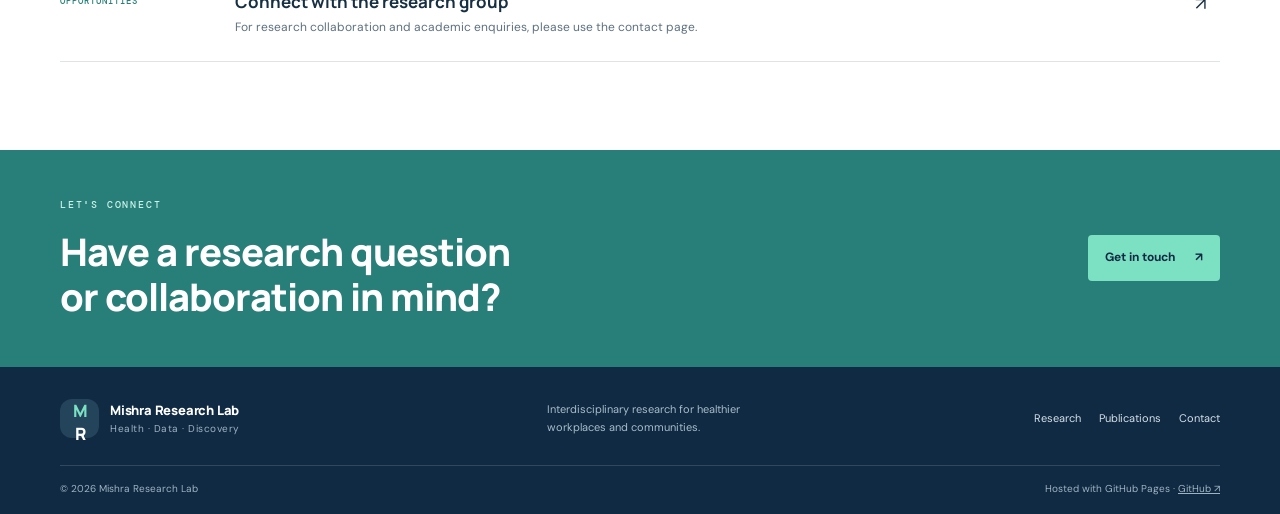
==== commit 1d2340b1: "Update index.html" ====
--- a/index.html
+++ b/index.html
@@ -51,6 +51,8 @@
         <a class="research-card card-mint" href="research.html#ai"><span class="card-number">02 / PREDICTION</span><span class="card-icon">⌁</span><h3>AI & Machine<br>Learning</h3><p>Predictive modelling, forecasting, explainable algorithms, and responsible AI for health.</p><span class="card-bottom">Explore area <b>→</b></span></a>
         <a class="research-card card-sand" href="research.html#statistics"><span class="card-number">03 / INFERENCE</span><span class="card-icon">∑</span><h3>Biostatistics &<br>Evidence Synthesis</h3><p>Survey analysis, statistical methods, systematic reviews, meta-analysis, and reproducible research.</p><span class="card-bottom">Explore area <b>→</b></span></a>
         <a class="research-card card-lilac" href="research.html#toxicomicrobiomics"><span class="card-number">04 / PREDICTIVE BIOLOGY</span><span class="card-icon">⌬</span><h3>Predictive<br>Toxicomicrobiomics</h3><p>Applying machine learning and statistical consensus to predictive toxicomicrobiomics for the discovery of occupational health biomarkers.</p><span class="card-bottom">Explore area <b>→</b></span></a>
+        <a class="research-card card-peach" href="research.html#biomonitoring"><span class="card-number">05 / BIOLOGY</span><span class="card-icon">◎</span><h3>Biomonitoring &<br>Exposure Science</h3><p>Biomarkers, heavy-metal exposure, and data-driven approaches to population health.</p><span class="card-bottom">Explore area <b>→</b></span></a>
+        <a class="research-card card-dark" href="research.html#methods"><span class="card-number">06 / METHODS</span><span class="card-icon">✳</span><h3>Methods for<br>Public Health</h3><p>Robust study design, computational workflows, and transparent analytical practice.</p><span class="card-bottom">Explore area <b>→</b></span></a>
       </div>
     </div>
   </section>
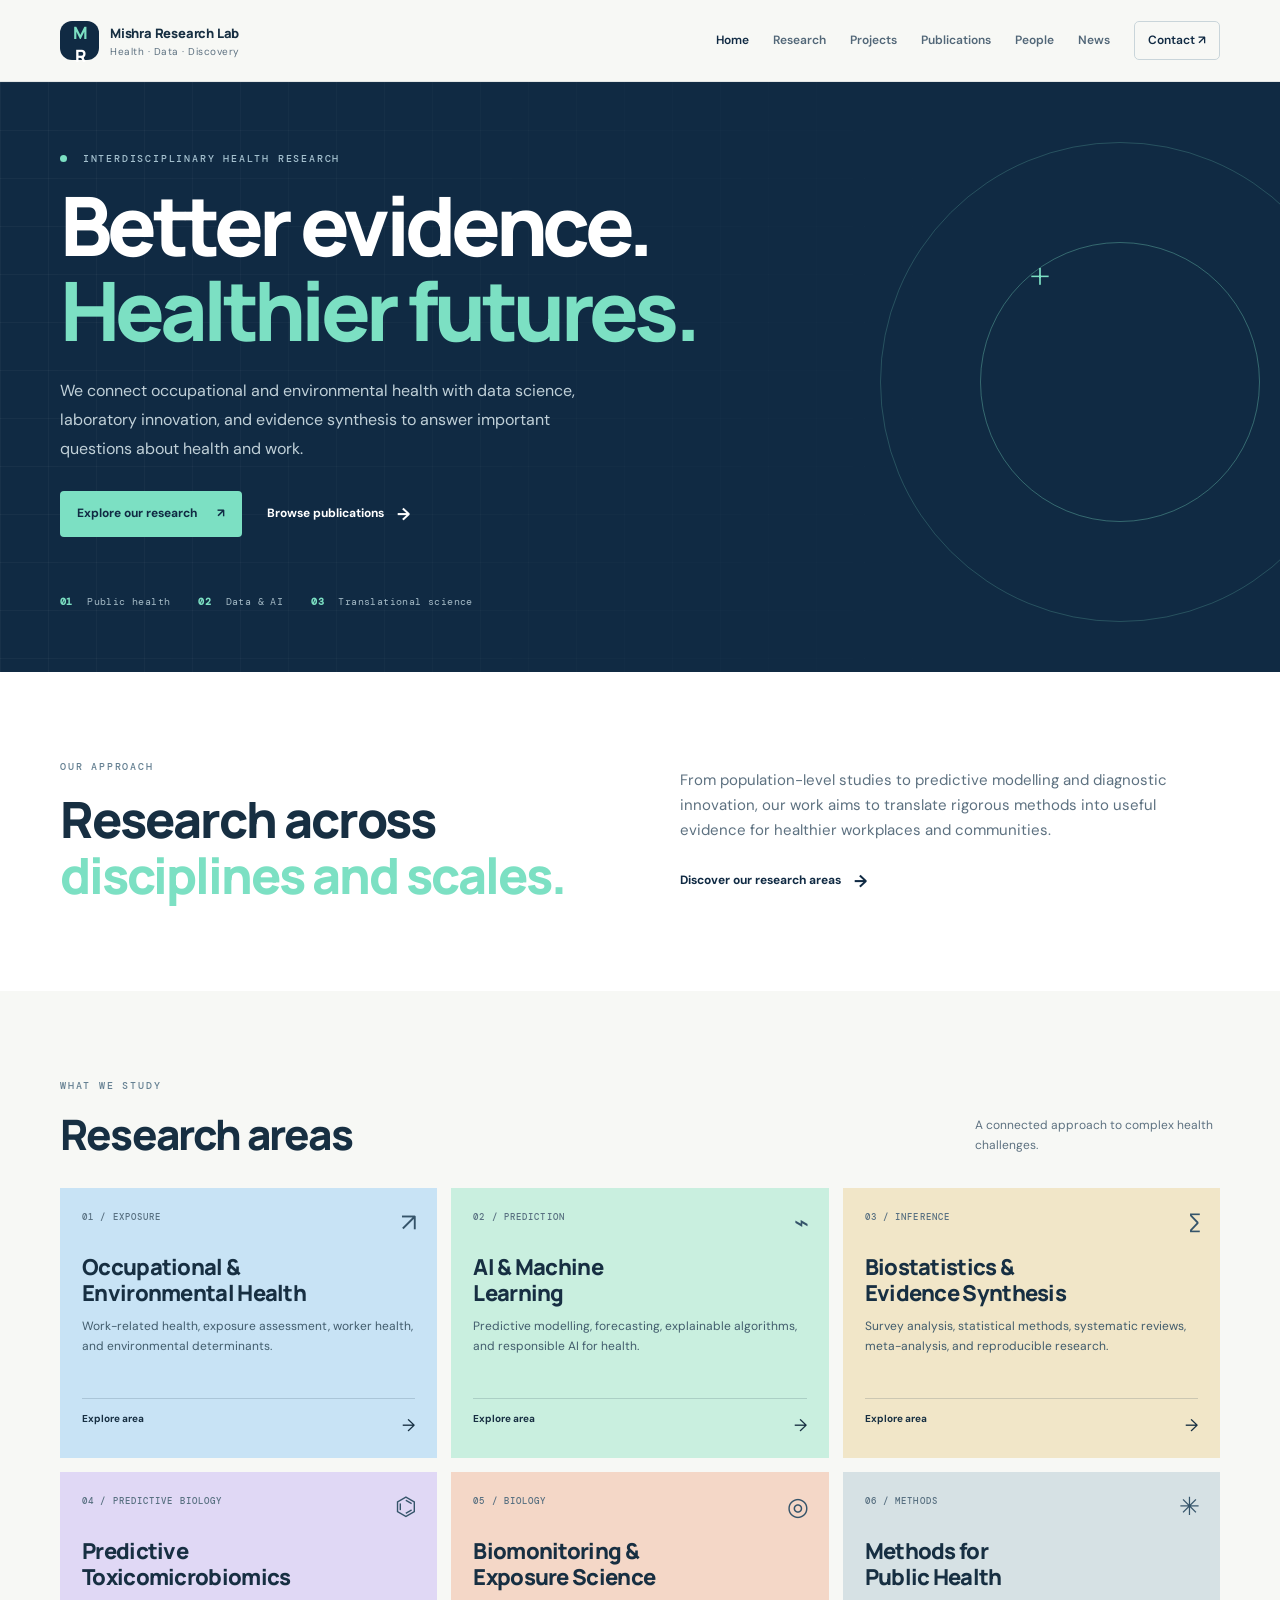
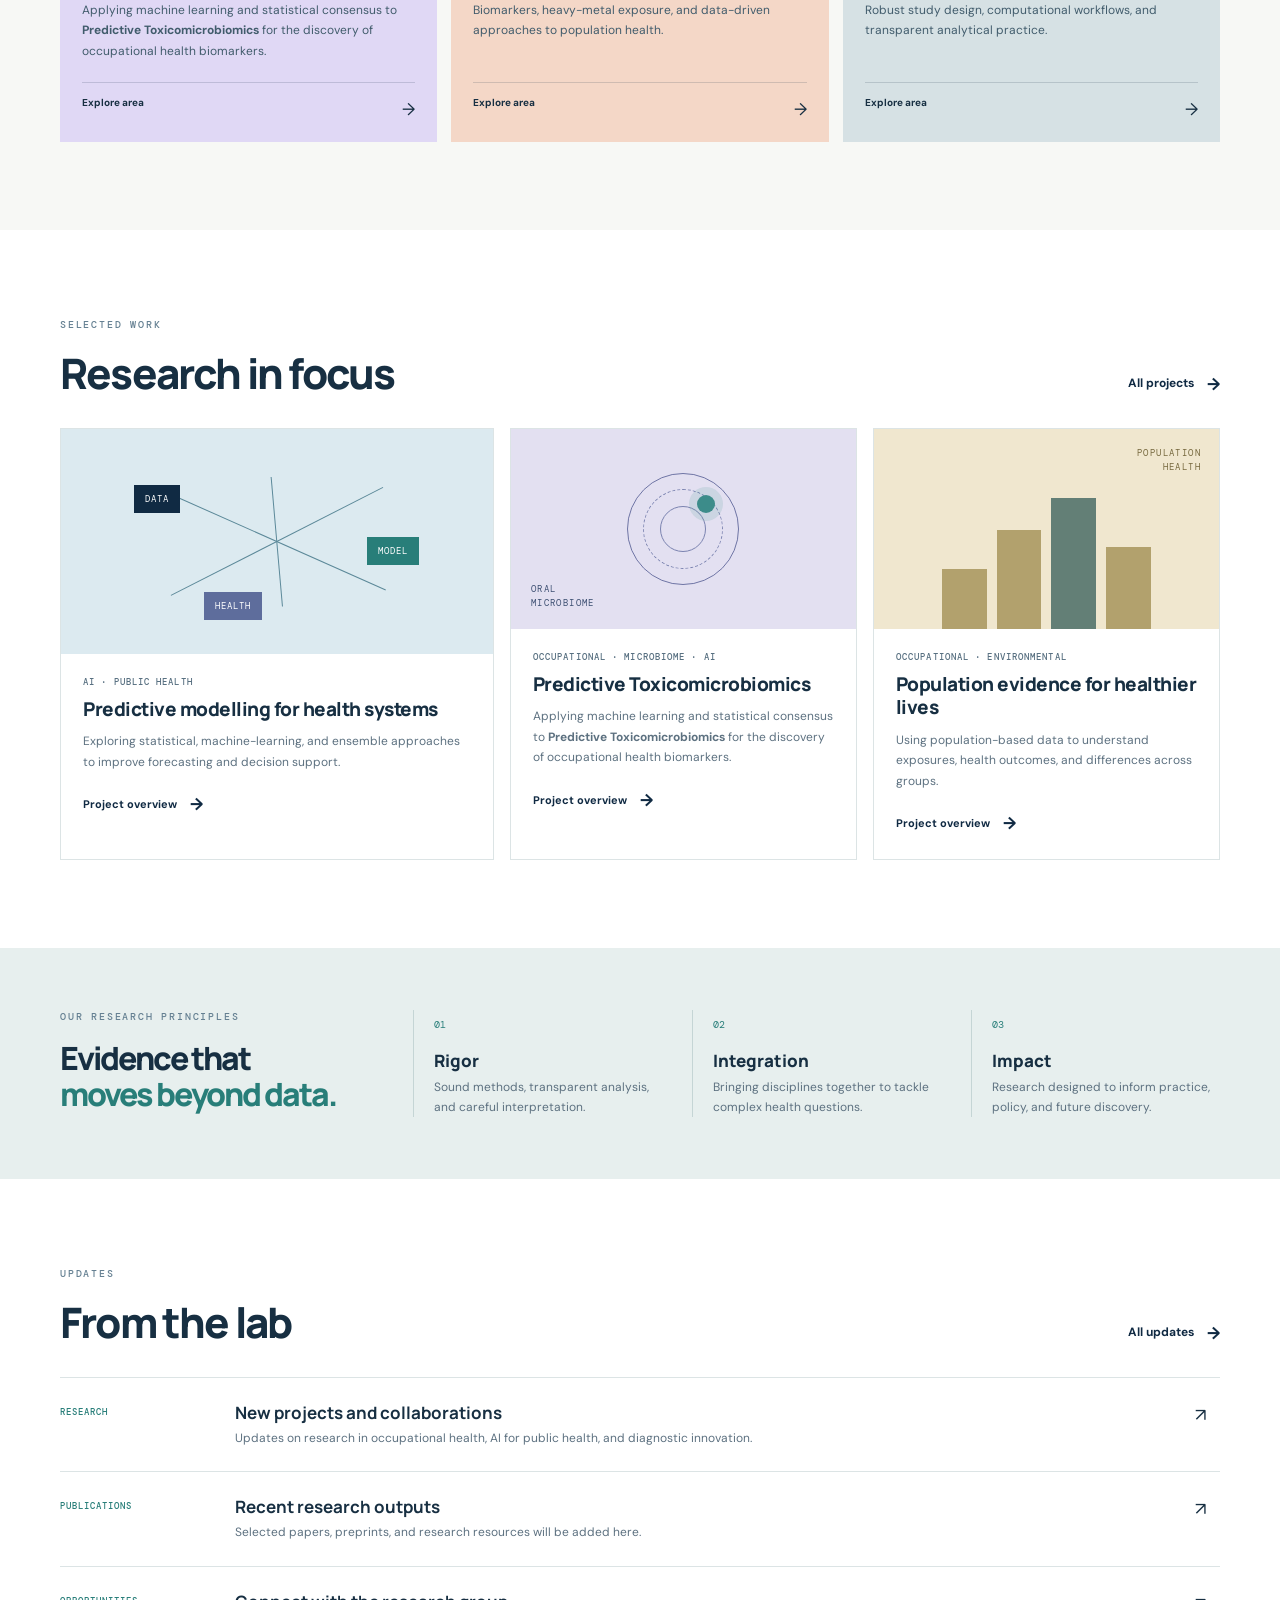
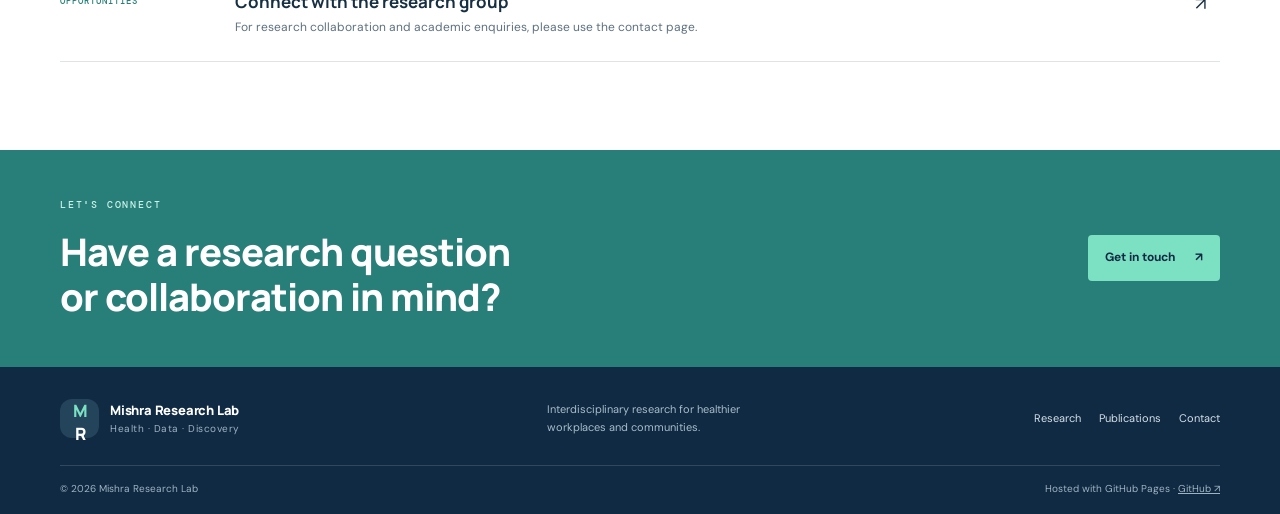
==== commit 22541ac6: "Update index.html" ====
--- a/index.html
+++ b/index.html
@@ -50,7 +50,7 @@
         <a class="research-card card-blue" href="research.html#occupational"><span class="card-number">01 / EXPOSURE</span><span class="card-icon">↗</span><h3>Occupational &<br>Environmental Health</h3><p>Work-related health, exposure assessment, worker health, and environmental determinants.</p><span class="card-bottom">Explore area <b>→</b></span></a>
         <a class="research-card card-mint" href="research.html#ai"><span class="card-number">02 / PREDICTION</span><span class="card-icon">⌁</span><h3>AI & Machine<br>Learning</h3><p>Predictive modelling, forecasting, explainable algorithms, and responsible AI for health.</p><span class="card-bottom">Explore area <b>→</b></span></a>
         <a class="research-card card-sand" href="research.html#statistics"><span class="card-number">03 / INFERENCE</span><span class="card-icon">∑</span><h3>Biostatistics &<br>Evidence Synthesis</h3><p>Survey analysis, statistical methods, systematic reviews, meta-analysis, and reproducible research.</p><span class="card-bottom">Explore area <b>→</b></span></a>
-        <a class="research-card card-lilac" href="research.html#toxicomicrobiomics"><span class="card-number">04 / PREDICTIVE BIOLOGY</span><span class="card-icon">⌬</span><h3>Predictive<br>Toxicomicrobiomics</h3><p>Applying machine learning and statistical consensus to predictive toxicomicrobiomics for the discovery of occupational health biomarkers.</p><span class="card-bottom">Explore area <b>→</b></span></a>
+        <a class="research-card card-lilac" href="research.html#toxicomicrobiomics"><span class="card-number">04 / PREDICTIVE BIOLOGY</span><span class="card-icon">⌬</span><h3>Predictive<br>Toxicomicrobiomics</h3><p>Applying machine learning and statistical consensus to <strong>Predictive Toxicomicrobiomics</strong> for the discovery of occupational health biomarkers.</p><span class="card-bottom">Explore area <b>→</b></span></a>
         <a class="research-card card-peach" href="research.html#biomonitoring"><span class="card-number">05 / BIOLOGY</span><span class="card-icon">◎</span><h3>Biomonitoring &<br>Exposure Science</h3><p>Biomarkers, heavy-metal exposure, and data-driven approaches to population health.</p><span class="card-bottom">Explore area <b>→</b></span></a>
         <a class="research-card card-dark" href="research.html#methods"><span class="card-number">06 / METHODS</span><span class="card-icon">✳</span><h3>Methods for<br>Public Health</h3><p>Robust study design, computational workflows, and transparent analytical practice.</p><span class="card-bottom">Explore area <b>→</b></span></a>
       </div>
@@ -62,7 +62,7 @@
       <div class="section-heading"><div><p class="eyebrow">SELECTED WORK</p><h2>Research in focus</h2></div><a class="text-link" href="projects.html">All projects <span>→</span></a></div>
       <div class="feature-grid">
         <article class="feature-card feature-main"><div class="feature-art art-network"><span class="network-node n1">DATA</span><span class="network-node n2">MODEL</span><span class="network-node n3">HEALTH</span><i></i><i></i><i></i></div><div class="feature-copy"><p class="tag">AI · PUBLIC HEALTH</p><h3>Predictive modelling for health systems</h3><p>Exploring statistical, machine-learning, and ensemble approaches to improve forecasting and decision support.</p><a class="text-link" href="projects.html#forecasting">Project overview <span>→</span></a></div></article>
-        <article class="feature-card"><div class="feature-art art-micro"><div class="micro-ring"></div><div class="micro-dot"></div><span>MOLECULAR<br>RECOGNITION</span></div><div class="feature-copy"><p class="tag">MICROBIOLOGY · DIAGNOSTICS</p><h3>Phage-inspired diagnostic concepts</h3><p>Investigating recognition domains and nanoparticle-enabled signal strategies for bacterial detection.</p><a class="text-link" href="projects.html#diagnostics">Project overview <span>→</span></a></div></article>
+        <article class="feature-card"><div class="feature-art art-micro"><div class="micro-ring"></div><div class="micro-dot"></div><span>ORAL<br>MICROBIOME</span></div><div class="feature-copy"><p class="tag">OCCUPATIONAL · MICROBIOME · AI</p><h3>Predictive Toxicomicrobiomics</h3><p>Applying machine learning and statistical consensus to <strong>Predictive Toxicomicrobiomics</strong> for the discovery of occupational health biomarkers.</p><a class="text-link" href="projects.html#toxicomicrobiomics">Project overview <span>→</span></a></div></article>
         <article class="feature-card"><div class="feature-art art-population"><div class="pop-bar b1"></div><div class="pop-bar b2"></div><div class="pop-bar b3"></div><div class="pop-bar b4"></div><span>POPULATION<br>HEALTH</span></div><div class="feature-copy"><p class="tag">OCCUPATIONAL · ENVIRONMENTAL</p><h3>Population evidence for healthier lives</h3><p>Using population-based data to understand exposures, health outcomes, and differences across groups.</p><a class="text-link" href="projects.html#population">Project overview <span>→</span></a></div></article>
       </div>
     </div>
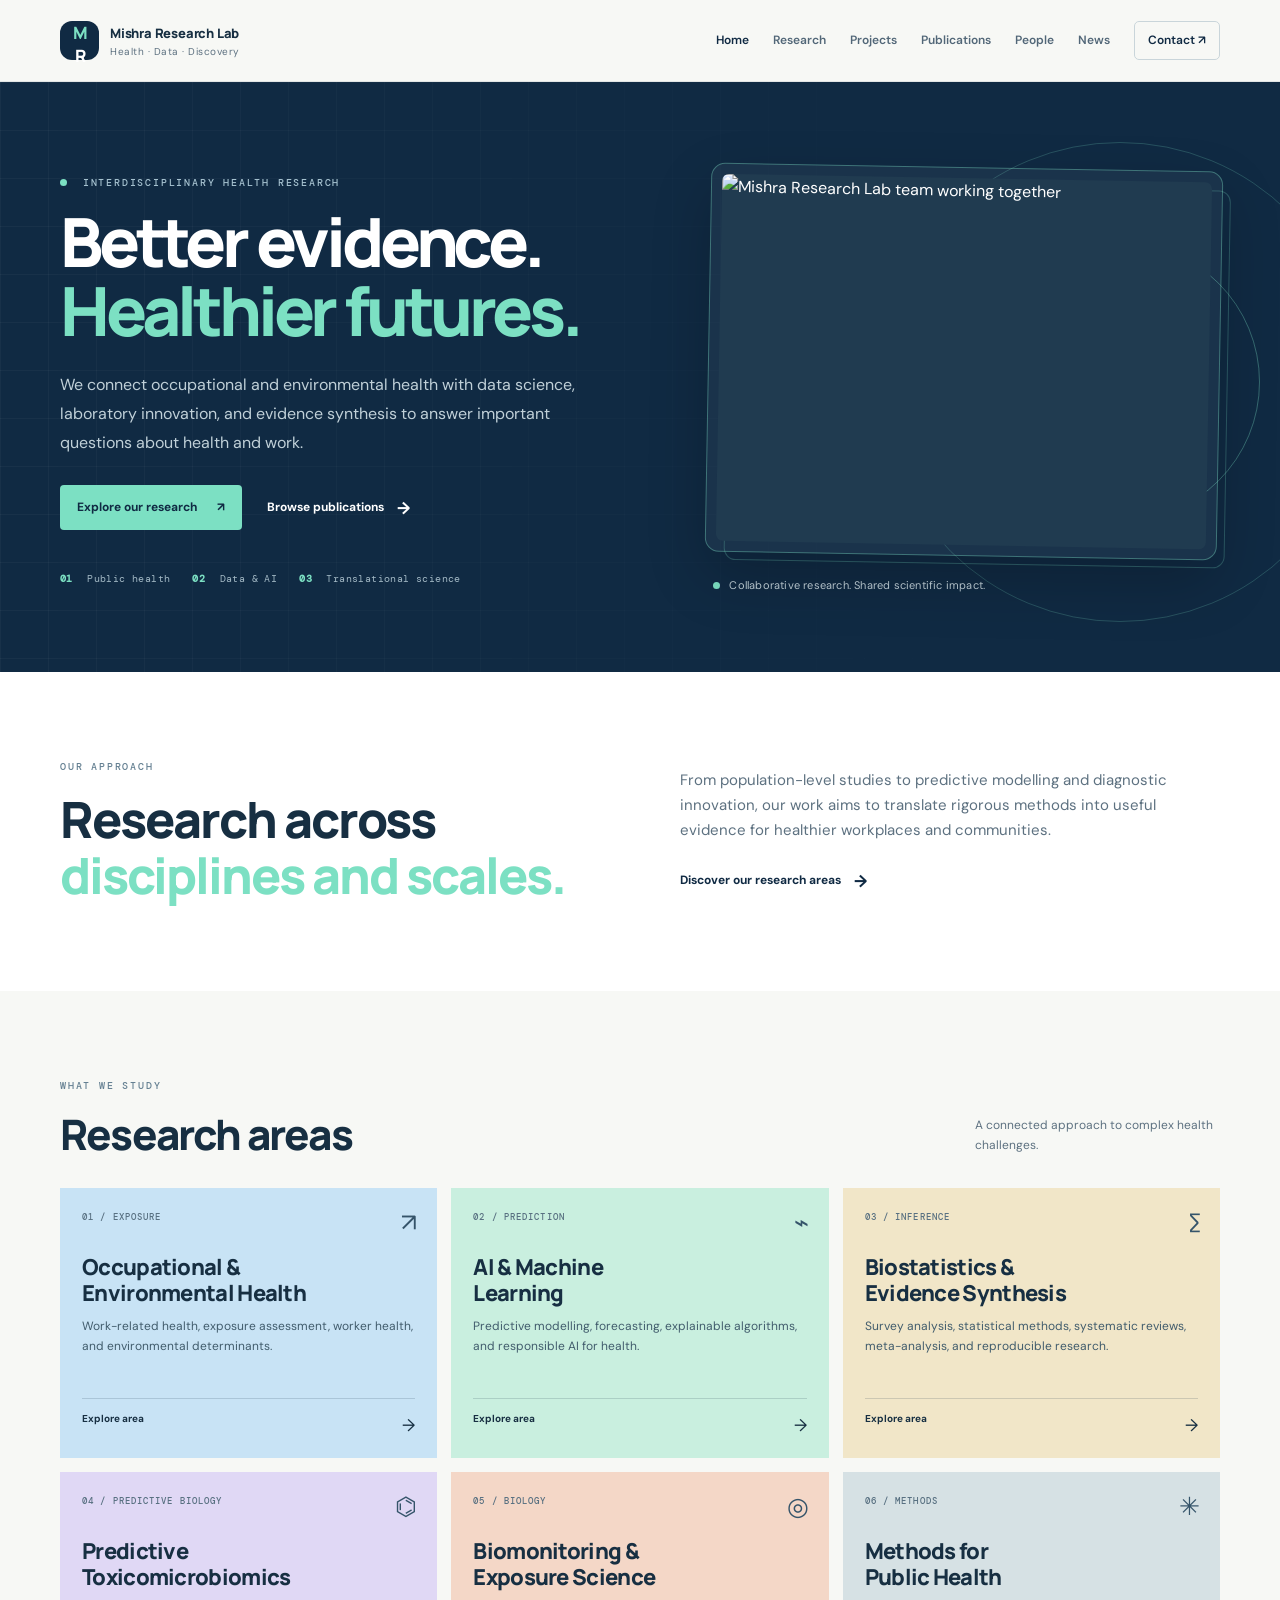
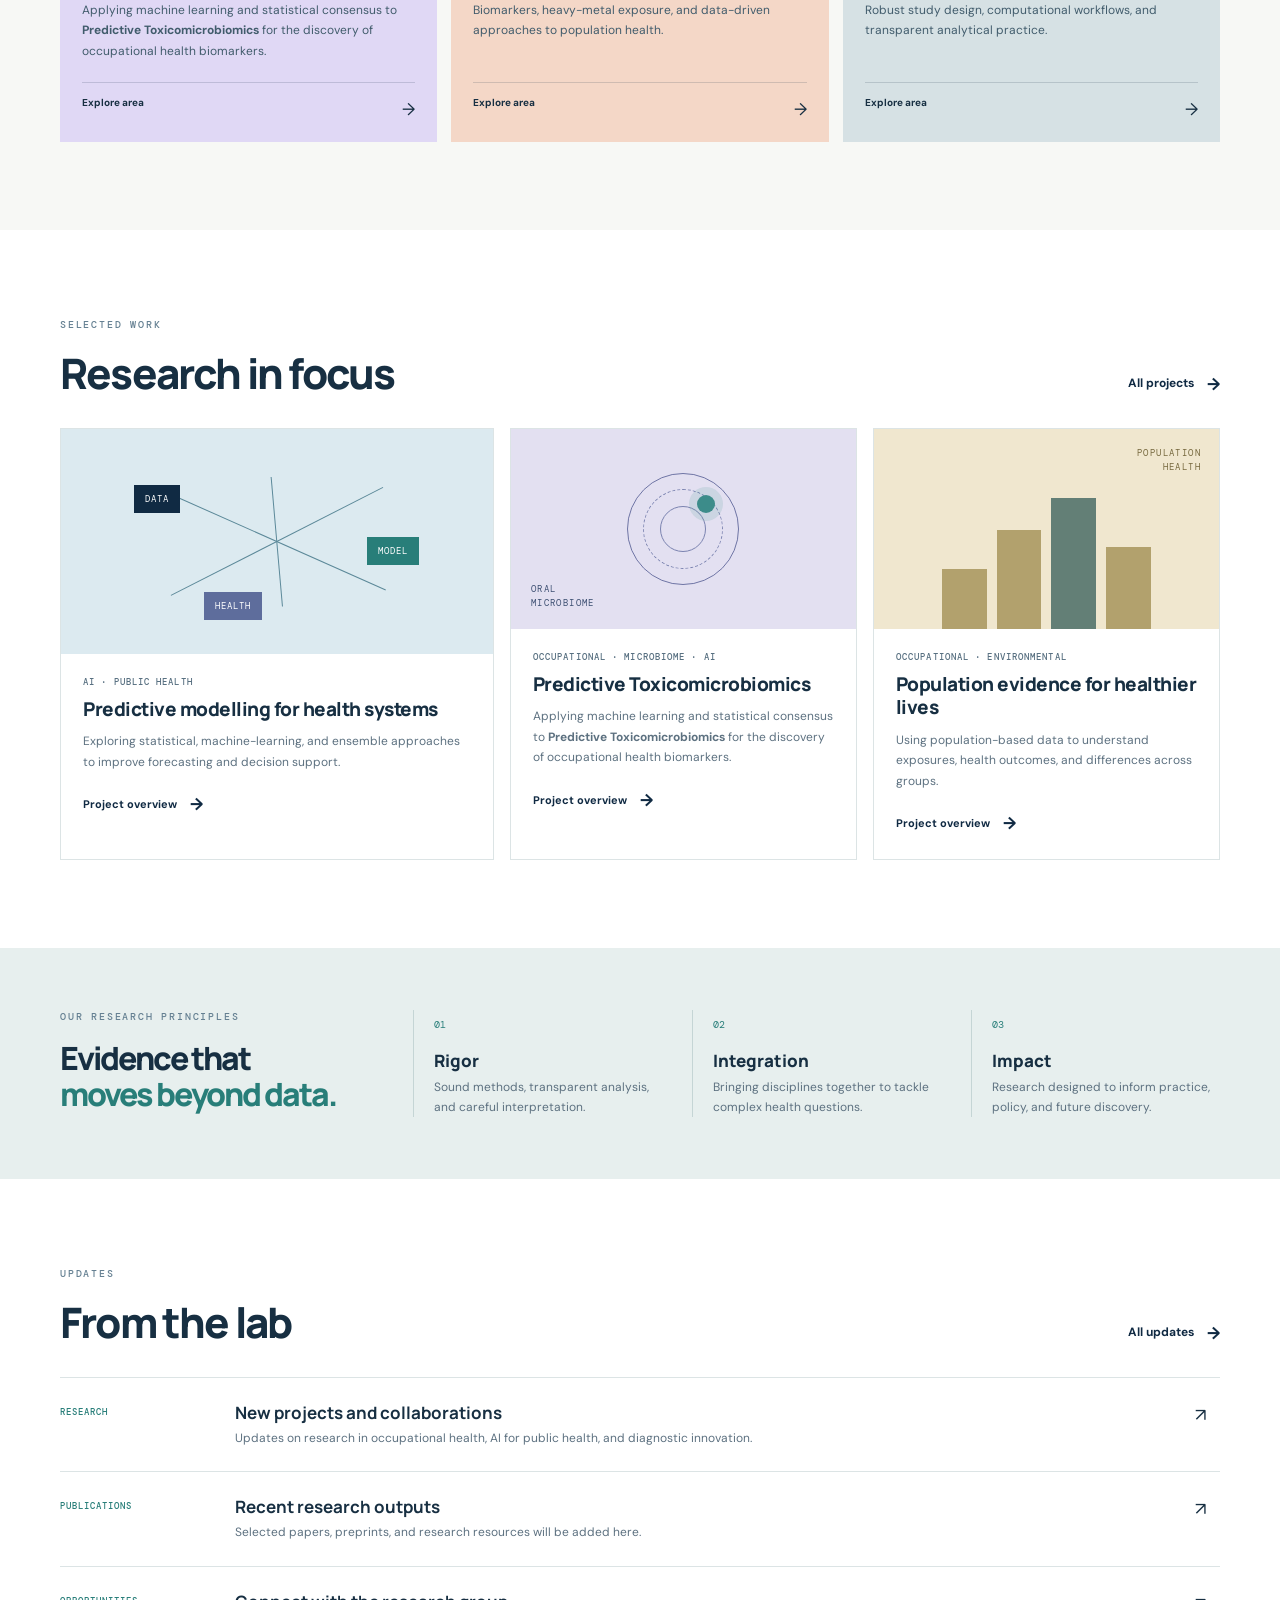
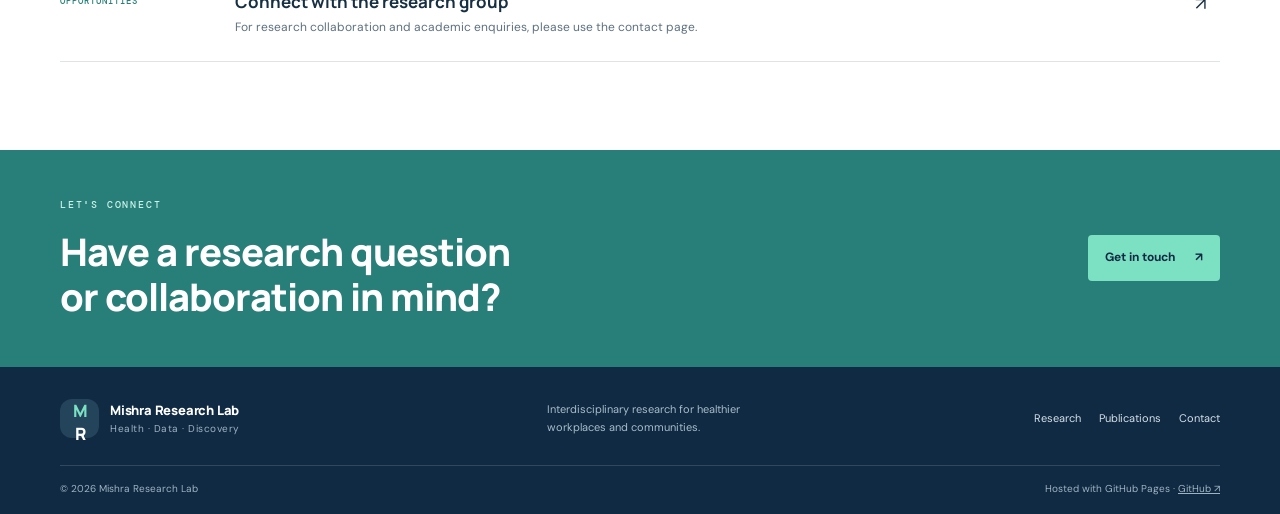
==== commit 3f11f8fe: "Update index.html" ====
--- a/index.html
+++ b/index.html
@@ -26,12 +26,18 @@
 <main id="main">
   <section class="hero">
     <div class="hero-grid"></div>
-    <div class="container hero-content">
-      <p class="eyebrow"><span class="eyebrow-dot"></span> INTERDISCIPLINARY HEALTH RESEARCH</p>
-      <h1>Better evidence.<br><em>Healthier futures.</em></h1>
-      <p class="hero-lede">We connect occupational and environmental health with data science, laboratory innovation, and evidence synthesis to answer important questions about health and work.</p>
-      <div class="hero-actions"><a class="button button-light" href="research.html">Explore our research <span>↗</span></a><a class="text-link light-link" href="publications.html">Browse publications <span>→</span></a></div>
-      <div class="hero-meta"><span><b>01</b> Public health</span><span><b>02</b> Data & AI</span><span><b>03</b> Translational science</span></div>
+    <div class="container hero-layout">
+      <div class="hero-content">
+        <p class="eyebrow"><span class="eyebrow-dot"></span> INTERDISCIPLINARY HEALTH RESEARCH</p>
+        <h1>Better evidence.<br><em>Healthier futures.</em></h1>
+        <p class="hero-lede">We connect occupational and environmental health with data science, laboratory innovation, and evidence synthesis to answer important questions about health and work.</p>
+        <div class="hero-actions"><a class="button button-light" href="research.html">Explore our research <span>↗</span></a><a class="text-link light-link" href="publications.html">Browse publications <span>→</span></a></div>
+        <div class="hero-meta"><span><b>01</b> Public health</span><span><b>02</b> Data & AI</span><span><b>03</b> Translational science</span></div>
+      </div>
+      <figure class="hero-team">
+        <div class="hero-team-frame"><img src="assets/images/lab_group.jpg" alt="Mishra Research Lab team working together" fetchpriority="high"></div>
+        <figcaption><span class="hero-team-dot"></span> Collaborative research. Shared scientific impact.</figcaption>
+      </figure>
     </div>
     <div class="hero-orbit orbit-one"></div><div class="hero-orbit orbit-two"></div><div class="hero-cross">+</div>
   </section>
--- a/assets/css/style.css
+++ b/assets/css/style.css
@@ -1,9 +1,9 @@
 @import url('https://fonts.googleapis.com/css2?family=DM+Mono:wght@400;500&family=DM+Sans:wght@400;500;600;700&family=Manrope:wght@400;500;600;700;800&display=swap');
 :root{--navy:#102a43;--ink:#172f42;--muted:#5d7180;--paper:#f7f8f5;--white:#fff;--line:#dce4e5;--teal:#7ce0c3;--blue:#c8e3f5;--mint:#c9efdf;--sand:#f1e6c8;--lilac:#e0d8f5;--peach:#f4d7c7;--max:1160px}
 *{box-sizing:border-box}html{scroll-behavior:smooth;scroll-padding-top:90px}body{margin:0;background:var(--paper);color:var(--ink);font-family:"DM Sans",Arial,sans-serif;line-height:1.65;-webkit-font-smoothing:antialiased}a{color:inherit;text-decoration:none}img{max-width:100%}.container{width:min(var(--max),calc(100% - 48px));margin-inline:auto}.skip-link{position:absolute;top:-60px;left:10px;background:white;padding:10px;z-index:100}.skip-link:focus{top:10px}.site-header{height:82px;position:sticky;top:0;z-index:50;background:rgba(247,248,245,.94);backdrop-filter:blur(16px);border-bottom:1px solid rgba(16,42,67,.09)}.nav-wrap{height:100%;display:flex;align-items:center;justify-content:space-between;gap:25px}.brand{display:flex;align-items:center;gap:11px;flex-shrink:0}.brand-mark{width:39px;height:39px;border-radius:12px;background:var(--navy);color:var(--teal);display:grid;place-items:center;font:800 17px Manrope,sans-serif;letter-spacing:-2px}.brand-mark span{color:#fff}.brand-copy{display:flex;flex-direction:column;line-height:1.3}.brand-copy strong{font:800 13px Manrope,sans-serif;letter-spacing:-.2px}.brand-copy small{font-size:10px;color:var(--muted);letter-spacing:.5px;margin-top:3px}.main-nav{display:flex;align-items:center;gap:24px;font-size:12px;font-weight:600;color:#526778}.main-nav a{transition:color .2s}.main-nav a:hover,.main-nav a.active{color:var(--navy)}.main-nav .nav-contact{border:1px solid #c9d5da;padding:9px 13px;border-radius:5px;color:var(--navy)}.menu-toggle{display:none;border:0;background:transparent;padding:8px}.menu-toggle span{display:block;width:23px;height:2px;background:var(--navy);margin:5px}
-.hero{background:var(--navy);color:#fff;min-height:590px;position:relative;overflow:hidden;display:flex;align-items:center}.hero-content{position:relative;z-index:2;padding-top:60px;padding-bottom:54px}.hero-grid{position:absolute;inset:0;background-image:linear-gradient(rgba(255,255,255,.035) 1px,transparent 1px),linear-gradient(90deg,rgba(255,255,255,.035) 1px,transparent 1px);background-size:48px 48px;mask-image:linear-gradient(90deg,black,transparent 80%)}.eyebrow{font:500 10px "DM Mono",monospace;letter-spacing:1.8px;text-transform:uppercase;margin:0 0 18px;color:#658092}.hero .eyebrow{color:#a5c1cf}.eyebrow-dot{display:inline-block;width:7px;height:7px;background:var(--teal);border-radius:50%;margin-right:8px}.hero h1{font:800 clamp(46px,6.7vw,82px)/1.03 Manrope,sans-serif;letter-spacing:-4.6px;margin:0;max-width:760px}.hero h1 em,.intro-grid h2 em,.numbers-grid h2 em,.contact-grid h2 em{font-style:normal;color:var(--teal)}.hero-lede{font-size:16px;line-height:1.8;color:#c0d0d8;max-width:550px;margin:25px 0 27px}.hero-actions{display:flex;align-items:center;gap:25px;flex-wrap:wrap}.button{display:inline-flex;align-items:center;justify-content:center;gap:20px;padding:13px 17px;font-size:12px;font-weight:700;border-radius:4px;transition:transform .2s,background .2s}.button:hover{transform:translateY(-2px)}.button-light{background:var(--teal);color:var(--navy)}.button-dark{background:var(--navy);color:white}.text-link{display:inline-flex;gap:13px;align-items:center;font-size:12px;font-weight:700;color:var(--navy)}.text-link span{font-size:17px;transition:transform .2s}.text-link:hover span{transform:translateX(4px)}.light-link{color:#fff}.hero-meta{display:flex;gap:28px;margin-top:58px;font:10px "DM Mono",monospace;letter-spacing:.4px;color:#a4bac6}.hero-meta b{color:var(--teal);margin-right:8px}.hero-orbit{position:absolute;border:1px solid rgba(124,224,195,.22);border-radius:50%;right:-80px;top:60px;width:480px;height:480px}.orbit-two{right:20px;top:160px;width:280px;height:280px;border-color:rgba(124,224,195,.35)}.hero-cross{position:absolute;right:18%;top:27%;font-size:40px;color:var(--teal);font-weight:200}.section-pad{padding:88px 0}.intro-section{background:#fff}.intro-grid{display:grid;grid-template-columns:1fr 1fr;gap:80px;align-items:center}.intro-grid h2,.numbers-grid h2,.contact-grid h2{font:800 clamp(34px,4vw,50px)/1.12 Manrope,sans-serif;letter-spacing:-2px;margin:0}.intro-copy p{color:var(--muted);font-size:15px;margin:0 0 23px;max-width:520px}.research-section{background:var(--paper)}.section-heading{display:flex;align-items:end;justify-content:space-between;gap:24px;margin-bottom:30px}.section-heading h2{font:800 clamp(30px,4vw,42px)/1.15 Manrope,sans-serif;letter-spacing:-1.8px;margin:0}.section-aside{font-size:12px;color:var(--muted);max-width:245px;margin:0 0 3px}.research-cards{display:grid;grid-template-columns:repeat(3,1fr);gap:14px}.research-card{padding:23px 22px 19px;min-height:270px;display:flex;flex-direction:column;position:relative;transition:transform .2s,box-shadow .2s}.research-card:hover{transform:translateY(-4px);box-shadow:0 14px 28px rgba(16,42,67,.08)}.card-blue{background:var(--blue)}.card-mint{background:var(--mint)}.card-sand{background:var(--sand)}.card-lilac{background:var(--lilac)}.card-peach{background:var(--peach)}.card-dark{background:#d6e1e4}.card-number,.tag{font:500 9px "DM Mono",monospace;letter-spacing:1.1px;color:#587081}.card-icon{position:absolute;right:20px;top:14px;font-size:25px;color:#35546a}.research-card h3{font:800 22px/1.15 Manrope,sans-serif;letter-spacing:-.7px;margin:32px 0 10px}.research-card p{font-size:12px;line-height:1.7;color:#415c6c;margin:0 0 20px}.card-bottom{display:flex;justify-content:space-between;margin-top:auto;padding-top:12px;border-top:1px solid rgba(16,42,67,.16);font-size:10px;font-weight:700}.card-bottom b{font-size:17px;font-weight:400}.feature-section{background:#fff}.feature-grid{display:grid;grid-template-columns:1.25fr 1fr 1fr;gap:16px}.feature-card{border:1px solid var(--line);background:#fff;min-width:0}.feature-art{height:200px;position:relative;overflow:hidden;display:flex;align-items:center;justify-content:center}.feature-main .feature-art{height:225px}.art-network{background:#dceaf0}.network-node{position:absolute;padding:8px 11px;background:var(--navy);color:white;font:9px "DM Mono",monospace;letter-spacing:1px;z-index:2}.n1{left:17%;top:25%}.n2{right:17%;top:48%;background:#287e79}.n3{left:33%;bottom:15%;background:#5e6d9c}.art-network i{position:absolute;width:55%;height:1px;background:#5c8999;transform:rotate(24deg)}.art-network i:nth-of-type(2){transform:rotate(-27deg)}.art-network i:nth-of-type(3){transform:rotate(85deg);width:30%}.art-micro{background:#e3e0f1}.art-micro>span,.art-population>span,.art-diagnostic>span{position:absolute;left:20px;bottom:18px;font:9px "DM Mono",monospace;letter-spacing:1.4px;line-height:1.6;color:#3d4f72}.micro-ring{width:112px;height:112px;border:1px solid #6f75a5;border-radius:50%;position:relative}.micro-ring:before,.micro-ring:after{content:"";position:absolute;inset:15px;border:1px dashed #7b83b0;border-radius:50%}.micro-ring:after{inset:32px;border-style:solid}.micro-dot{position:absolute;width:18px;height:18px;border-radius:50%;background:#3c8c8a;left:54%;top:33%;box-shadow:0 0 0 8px rgba(60,140,138,.14)}.art-population{background:#f0e7cf;align-items:end;gap:10px;padding:30px 24px 0}.pop-bar{width:15%;background:#b2a16d}.b1{height:35%}.b2{height:58%}.b3{height:77%;background:#637f76}.b4{height:48%}.art-population>span{left:auto;right:18px;top:17px;bottom:auto;text-align:right;color:#76683e}.feature-copy{padding:22px}.feature-copy .tag{margin:0 0 10px}.feature-copy h3{font:800 19px/1.25 Manrope,sans-serif;letter-spacing:-.5px;margin:0 0 10px}.feature-copy p:not(.tag){font-size:12px;line-height:1.7;color:var(--muted);margin:0 0 18px}.feature-copy .text-link{font-size:11px}.numbers-band{background:#e7efee;padding:62px 0}.numbers-grid{display:grid;grid-template-columns:1.3fr repeat(3,1fr);gap:30px;align-items:start}.numbers-grid h2{font-size:32px}.numbers-grid h2 em{color:#287e79}.principle{border-left:1px solid #c5d5d5;padding-left:20px}.principle>span{font:10px "DM Mono",monospace;color:#287e79}.principle h3{font:800 17px Manrope,sans-serif;margin:12px 0 6px}.principle p{font-size:12px;color:var(--muted);margin:0}.news-preview{background:#fff}.news-list{border-top:1px solid var(--line)}.news-list article{display:grid;grid-template-columns:150px 1fr 25px;gap:25px;align-items:start;padding:23px 0;border-bottom:1px solid var(--line)}.news-date{font:500 9px "DM Mono",monospace;letter-spacing:1px;color:#287e79;padding-top:5px}.news-list h3{font:700 17px Manrope,sans-serif;margin:0 0 5px}.news-list p{font-size:12px;color:var(--muted);margin:0;max-width:700px}.news-arrow{font-size:18px}.cta-section{background:#287e79;color:white;padding:48px 0}.cta-inner{display:flex;justify-content:space-between;align-items:center;gap:25px}.cta-inner .eyebrow{color:#c8f2e7}.cta-inner h2{font:800 clamp(26px,3.5vw,38px)/1.18 Manrope,sans-serif;letter-spacing:-1px;margin:0}.site-footer{background:#102a43;color:#fff;padding:32px 0 17px}.footer-top{display:grid;grid-template-columns:1fr 1fr auto;gap:30px;align-items:center;padding-bottom:27px}.footer-brand .brand-mark{background:#23445b}.footer-brand .brand-copy small{color:#9fb4c1}.footer-top>p{font-size:11px;color:#a8bdc8;max-width:250px;margin:0}.footer-links{display:flex;gap:18px;font-size:11px;color:#d5e1e7}.footer-bottom{border-top:1px solid rgba(255,255,255,.14);padding-top:15px;display:flex;justify-content:space-between;gap:15px;font-size:10px;color:#9fb4c1}.footer-bottom a{text-decoration:underline}
+.hero{background:var(--navy);color:#fff;min-height:590px;position:relative;overflow:hidden;display:flex;align-items:center}.hero-layout{position:relative;z-index:2;display:grid;grid-template-columns:minmax(0,1.08fr) minmax(300px,.92fr);gap:48px;align-items:center;padding-top:55px;padding-bottom:48px}.hero-content{position:relative;z-index:2;padding-top:10px;padding-bottom:10px;min-width:0}.hero-team{margin:0;position:relative;z-index:2;min-width:0}.hero-team-frame{position:relative;padding:10px;border:1px solid rgba(124,224,195,.38);border-radius:14px;background:rgba(255,255,255,.045);box-shadow:0 24px 60px rgba(0,0,0,.2);transform:rotate(1deg)}.hero-team-frame:before{content:"";position:absolute;inset:18px -9px -9px 18px;border:1px solid rgba(124,224,195,.24);border-radius:12px;pointer-events:none}.hero-team img{display:block;position:relative;width:100%;aspect-ratio:4/3;object-fit:cover;object-position:center;border-radius:7px;background:#203b50}.hero-team figcaption{display:flex;align-items:center;gap:9px;margin:20px 0 0 5px;color:#c0d0d8;font-size:11px;letter-spacing:.2px}.hero-team-dot{width:7px;height:7px;flex:0 0 7px;background:var(--teal);border-radius:50%}.hero-grid{position:absolute;inset:0;background-image:linear-gradient(rgba(255,255,255,.035) 1px,transparent 1px),linear-gradient(90deg,rgba(255,255,255,.035) 1px,transparent 1px);background-size:48px 48px;mask-image:linear-gradient(90deg,black,transparent 80%)}.eyebrow{font:500 10px "DM Mono",monospace;letter-spacing:1.8px;text-transform:uppercase;margin:0 0 18px;color:#658092}.hero .eyebrow{color:#a5c1cf}.eyebrow-dot{display:inline-block;width:7px;height:7px;background:var(--teal);border-radius:50%;margin-right:8px}.hero h1{font:800 clamp(46px,5.3vw,72px)/1.03 Manrope,sans-serif;letter-spacing:-4.2px;margin:0;max-width:760px}.hero h1 em,.intro-grid h2 em,.numbers-grid h2 em,.contact-grid h2 em{font-style:normal;color:var(--teal)}.hero-lede{font-size:16px;line-height:1.8;color:#c0d0d8;max-width:550px;margin:25px 0 27px}.hero-actions{display:flex;align-items:center;gap:25px;flex-wrap:wrap}.button{display:inline-flex;align-items:center;justify-content:center;gap:20px;padding:13px 17px;font-size:12px;font-weight:700;border-radius:4px;transition:transform .2s,background .2s}.button:hover{transform:translateY(-2px)}.button-light{background:var(--teal);color:var(--navy)}.button-dark{background:var(--navy);color:white}.text-link{display:inline-flex;gap:13px;align-items:center;font-size:12px;font-weight:700;color:var(--navy)}.text-link span{font-size:17px;transition:transform .2s}.text-link:hover span{transform:translateX(4px)}.light-link{color:#fff}.hero-meta{display:flex;gap:22px;margin-top:42px;font:10px "DM Mono",monospace;letter-spacing:.4px;color:#a4bac6}.hero-meta b{color:var(--teal);margin-right:8px}.hero-orbit{position:absolute;border:1px solid rgba(124,224,195,.22);border-radius:50%;right:-80px;top:60px;width:480px;height:480px}.orbit-two{right:20px;top:160px;width:280px;height:280px;border-color:rgba(124,224,195,.35)}.hero-cross{position:absolute;right:18%;top:27%;font-size:40px;color:var(--teal);font-weight:200}.section-pad{padding:88px 0}.intro-section{background:#fff}.intro-grid{display:grid;grid-template-columns:1fr 1fr;gap:80px;align-items:center}.intro-grid h2,.numbers-grid h2,.contact-grid h2{font:800 clamp(34px,4vw,50px)/1.12 Manrope,sans-serif;letter-spacing:-2px;margin:0}.intro-copy p{color:var(--muted);font-size:15px;margin:0 0 23px;max-width:520px}.research-section{background:var(--paper)}.section-heading{display:flex;align-items:end;justify-content:space-between;gap:24px;margin-bottom:30px}.section-heading h2{font:800 clamp(30px,4vw,42px)/1.15 Manrope,sans-serif;letter-spacing:-1.8px;margin:0}.section-aside{font-size:12px;color:var(--muted);max-width:245px;margin:0 0 3px}.research-cards{display:grid;grid-template-columns:repeat(3,1fr);gap:14px}.research-card{padding:23px 22px 19px;min-height:270px;display:flex;flex-direction:column;position:relative;transition:transform .2s,box-shadow .2s}.research-card:hover{transform:translateY(-4px);box-shadow:0 14px 28px rgba(16,42,67,.08)}.card-blue{background:var(--blue)}.card-mint{background:var(--mint)}.card-sand{background:var(--sand)}.card-lilac{background:var(--lilac)}.card-peach{background:var(--peach)}.card-dark{background:#d6e1e4}.card-number,.tag{font:500 9px "DM Mono",monospace;letter-spacing:1.1px;color:#587081}.card-icon{position:absolute;right:20px;top:14px;font-size:25px;color:#35546a}.research-card h3{font:800 22px/1.15 Manrope,sans-serif;letter-spacing:-.7px;margin:32px 0 10px}.research-card p{font-size:12px;line-height:1.7;color:#415c6c;margin:0 0 20px}.card-bottom{display:flex;justify-content:space-between;margin-top:auto;padding-top:12px;border-top:1px solid rgba(16,42,67,.16);font-size:10px;font-weight:700}.card-bottom b{font-size:17px;font-weight:400}.feature-section{background:#fff}.feature-grid{display:grid;grid-template-columns:1.25fr 1fr 1fr;gap:16px}.feature-card{border:1px solid var(--line);background:#fff;min-width:0}.feature-art{height:200px;position:relative;overflow:hidden;display:flex;align-items:center;justify-content:center}.feature-main .feature-art{height:225px}.art-network{background:#dceaf0}.network-node{position:absolute;padding:8px 11px;background:var(--navy);color:white;font:9px "DM Mono",monospace;letter-spacing:1px;z-index:2}.n1{left:17%;top:25%}.n2{right:17%;top:48%;background:#287e79}.n3{left:33%;bottom:15%;background:#5e6d9c}.art-network i{position:absolute;width:55%;height:1px;background:#5c8999;transform:rotate(24deg)}.art-network i:nth-of-type(2){transform:rotate(-27deg)}.art-network i:nth-of-type(3){transform:rotate(85deg);width:30%}.art-micro{background:#e3e0f1}.art-micro>span,.art-population>span,.art-diagnostic>span{position:absolute;left:20px;bottom:18px;font:9px "DM Mono",monospace;letter-spacing:1.4px;line-height:1.6;color:#3d4f72}.micro-ring{width:112px;height:112px;border:1px solid #6f75a5;border-radius:50%;position:relative}.micro-ring:before,.micro-ring:after{content:"";position:absolute;inset:15px;border:1px dashed #7b83b0;border-radius:50%}.micro-ring:after{inset:32px;border-style:solid}.micro-dot{position:absolute;width:18px;height:18px;border-radius:50%;background:#3c8c8a;left:54%;top:33%;box-shadow:0 0 0 8px rgba(60,140,138,.14)}.art-population{background:#f0e7cf;align-items:end;gap:10px;padding:30px 24px 0}.pop-bar{width:15%;background:#b2a16d}.b1{height:35%}.b2{height:58%}.b3{height:77%;background:#637f76}.b4{height:48%}.art-population>span{left:auto;right:18px;top:17px;bottom:auto;text-align:right;color:#76683e}.feature-copy{padding:22px}.feature-copy .tag{margin:0 0 10px}.feature-copy h3{font:800 19px/1.25 Manrope,sans-serif;letter-spacing:-.5px;margin:0 0 10px}.feature-copy p:not(.tag){font-size:12px;line-height:1.7;color:var(--muted);margin:0 0 18px}.feature-copy .text-link{font-size:11px}.numbers-band{background:#e7efee;padding:62px 0}.numbers-grid{display:grid;grid-template-columns:1.3fr repeat(3,1fr);gap:30px;align-items:start}.numbers-grid h2{font-size:32px}.numbers-grid h2 em{color:#287e79}.principle{border-left:1px solid #c5d5d5;padding-left:20px}.principle>span{font:10px "DM Mono",monospace;color:#287e79}.principle h3{font:800 17px Manrope,sans-serif;margin:12px 0 6px}.principle p{font-size:12px;color:var(--muted);margin:0}.news-preview{background:#fff}.news-list{border-top:1px solid var(--line)}.news-list article{display:grid;grid-template-columns:150px 1fr 25px;gap:25px;align-items:start;padding:23px 0;border-bottom:1px solid var(--line)}.news-date{font:500 9px "DM Mono",monospace;letter-spacing:1px;color:#287e79;padding-top:5px}.news-list h3{font:700 17px Manrope,sans-serif;margin:0 0 5px}.news-list p{font-size:12px;color:var(--muted);margin:0;max-width:700px}.news-arrow{font-size:18px}.cta-section{background:#287e79;color:white;padding:48px 0}.cta-inner{display:flex;justify-content:space-between;align-items:center;gap:25px}.cta-inner .eyebrow{color:#c8f2e7}.cta-inner h2{font:800 clamp(26px,3.5vw,38px)/1.18 Manrope,sans-serif;letter-spacing:-1px;margin:0}.site-footer{background:#102a43;color:#fff;padding:32px 0 17px}.footer-top{display:grid;grid-template-columns:1fr 1fr auto;gap:30px;align-items:center;padding-bottom:27px}.footer-brand .brand-mark{background:#23445b}.footer-brand .brand-copy small{color:#9fb4c1}.footer-top>p{font-size:11px;color:#a8bdc8;max-width:250px;margin:0}.footer-links{display:flex;gap:18px;font-size:11px;color:#d5e1e7}.footer-bottom{border-top:1px solid rgba(255,255,255,.14);padding-top:15px;display:flex;justify-content:space-between;gap:15px;font-size:10px;color:#9fb4c1}.footer-bottom a{text-decoration:underline}
 .page-hero{background:var(--navy);color:white;padding:75px 0 82px;position:relative;overflow:hidden}.page-hero:after{content:"";position:absolute;right:-100px;top:-180px;width:460px;height:460px;border:1px solid rgba(124,224,195,.22);border-radius:50%;box-shadow:0 0 0 75px rgba(124,224,195,.035),0 0 0 150px rgba(124,224,195,.025)}.page-hero .container{position:relative;z-index:1}.page-hero h1{font:800 clamp(43px,6vw,68px)/1.1 Manrope,sans-serif;letter-spacing:-3px;margin:0 0 15px}.page-hero>div>p:last-child{font-size:15px;color:#bed0d9;max-width:650px;margin:0}.narrow-intro{max-width:760px;margin-bottom:38px}.narrow-intro h2{font:800 clamp(30px,4vw,43px)/1.15 Manrope,sans-serif;letter-spacing:-1.5px;margin:0 0 17px}.narrow-intro h2 em{font-style:normal;color:#287e79}.narrow-intro>p:last-child{color:var(--muted);font-size:14px}.research-detail-grid{display:grid;grid-template-columns:repeat(2,1fr);gap:16px}.detail-card{background:#fff;border:1px solid var(--line);padding:28px;position:relative;scroll-margin-top:100px}.detail-index{position:absolute;right:25px;top:20px;font:500 12px "DM Mono",monospace;color:#7ba2a3}.detail-card .tag{margin:0 0 13px}.detail-card h2{font:800 23px/1.2 Manrope,sans-serif;letter-spacing:-.7px;margin:0 0 13px;max-width:400px}.detail-card p:not(.tag){font-size:13px;color:var(--muted)}.detail-card ul{padding-left:18px;color:#405a69;font-size:12px}.detail-card li{margin:6px 0}.notice{background:#fff7df;border-left:3px solid #d2a94c;padding:14px 17px;font-size:12px;color:#66552b;margin-bottom:25px}.project-list{display:flex;flex-direction:column;gap:17px}.project-row{display:grid;grid-template-columns:280px 1fr;background:#fff;border:1px solid var(--line);min-height:220px}.project-art{min-height:220px}.project-content{padding:25px 30px}.project-content .tag{margin:0 0 9px}.project-content h2{font:800 23px/1.25 Manrope,sans-serif;letter-spacing:-.7px;margin:0 0 10px}.project-content>p:not(.tag){font-size:13px;color:var(--muted);max-width:720px;margin:0 0 16px}.chip-row{display:flex;gap:7px;flex-wrap:wrap}.chip-row span{border:1px solid var(--line);padding:4px 8px;border-radius:3px;font-size:10px;color:#536b7a}.art-diagnostic{background:#d9ece4;position:relative}.diag-line{height:5px;width:100%;background:#d3d8cf;position:absolute;top:47%;box-shadow:0 0 0 1px #b9c9c0}.diag-dot{position:absolute;top:calc(47% - 12px);left:58%;width:28px;height:28px;border:7px solid #287e79;border-radius:50%;background:#fff}.art-diagnostic>span{color:#2f746a}.art-prism{background:#dbe7f3;position:relative;display:grid;place-items:center}.art-prism>span{position:absolute;bottom:18px;left:20px;font:10px "DM Mono",monospace;letter-spacing:1px}.prism-shape{width:90px;height:90px;background:linear-gradient(135deg,#75b7b2,#5970a2);clip-path:polygon(50% 0,100% 25%,100% 75%,50% 100%,0 75%,0 25%);box-shadow:0 0 0 10px rgba(88,112,162,.1)}.publication-list{border-top:1px solid var(--line)}.publication{display:grid;grid-template-columns:70px 1fr;gap:24px;padding:25px 0;border-bottom:1px solid var(--line)}.pub-year{font:500 12px "DM Mono",monospace;color:#287e79;padding-top:4px}.publication .tag{margin:0 0 7px}.publication h3{font:700 18px/1.4 Manrope,sans-serif;margin:0 0 6px}.pub-meta{font-size:12px;color:var(--muted);margin:0 0 11px}.pub-links{display:flex;gap:15px;flex-wrap:wrap}.pub-links a{font-size:11px;font-weight:700;color:#287e79}.center-action{text-align:center;margin-top:35px}.people-feature{display:grid;grid-template-columns:190px 1fr;gap:35px;align-items:start;max-width:850px;margin:0 auto 70px}.avatar-placeholder{width:170px;height:190px;display:grid;place-items:center;background:linear-gradient(135deg,#d7e8e8,#b6d2d0);color:#287e79;font:800 43px Manrope,sans-serif}.people-feature .eyebrow{margin-bottom:8px}.people-feature h2{font:800 31px Manrope,sans-serif;letter-spacing:-1px;margin:0 0 3px}.people-role{font-size:12px;color:#287e79;font-weight:600}.people-feature p:not(.eyebrow){font-size:13px;color:var(--muted)}.small-note{font-size:11px!important;color:#8a6a2c!important}.team-heading{margin-top:15px}.empty-state{background:#fff;border:1px dashed #c6d5d7;text-align:center;padding:50px 20px}.empty-icon{font-size:28px;color:#287e79}.empty-state h3{font:800 20px Manrope,sans-serif;margin:10px 0}.empty-state p{font-size:12px;color:var(--muted);max-width:500px;margin:auto}.news-page-list article{grid-template-columns:150px 1fr 25px}.news-list small{display:block;margin-top:12px;font:9px "DM Mono",monospace;color:#8a9aa4;letter-spacing:1px}.contact-grid{display:grid;grid-template-columns:1fr .85fr;gap:90px;align-items:start}.contact-grid h2{margin-bottom:20px}.contact-grid>div>p:not(.eyebrow){color:var(--muted);font-size:14px;max-width:460px}.contact-note{display:flex;gap:15px;margin-top:27px;max-width:460px}.contact-symbol{width:35px;height:35px;flex-shrink:0;display:grid;place-items:center;background:#d9efea;color:#287e79;font-size:19px}.contact-note strong{font:700 13px Manrope,sans-serif}.contact-note p,.contact-note small{display:block;font-size:12px;color:var(--muted);margin:4px 0}.contact-note a{font-size:11px;font-weight:700;color:#287e79}.contact-panel{background:#fff;border:1px solid var(--line);padding:30px}.contact-panel .tag{margin:0 0 9px}.contact-panel h3{font:800 22px Manrope,sans-serif;margin:0 0 12px}.contact-panel>p:not(.tag){font-size:12px;color:var(--muted)}.email-placeholder{padding:12px;background:#f0f5f3;font-size:12px;color:#287e79;overflow-wrap:anywhere}.contact-panel .button{margin-top:12px}
-@media(max-width:900px){.main-nav{gap:14px}.main-nav a{font-size:11px}.brand-copy strong{font-size:12px}.brand-copy small{font-size:9px}.research-cards{grid-template-columns:repeat(2,1fr)}.feature-grid{grid-template-columns:1fr 1fr}.feature-main{grid-column:span 2}.numbers-grid{grid-template-columns:repeat(3,1fr)}.numbers-grid>div:first-child{grid-column:span 3}.project-row{grid-template-columns:230px 1fr}.contact-grid{gap:40px}}
-@media(max-width:700px){.container{width:min(var(--max),calc(100% - 34px))}.site-header{height:70px}.menu-toggle{display:block;cursor:pointer}.main-nav{display:none;position:absolute;top:69px;left:0;right:0;background:var(--paper);padding:18px 24px 22px;border-bottom:1px solid var(--line);flex-direction:column;align-items:stretch;gap:0}.main-nav.is-open{display:flex}.main-nav a{padding:12px 0;font-size:13px;border-bottom:1px solid #e5ebea}.main-nav .nav-contact{margin-top:10px;text-align:center;border:1px solid #c9d5da;padding:11px}.hero{min-height:600px}.hero-content{padding-top:55px;padding-bottom:38px}.hero h1{font-size:52px;letter-spacing:-3px}.hero-lede{font-size:14px}.hero-meta{gap:12px;flex-wrap:wrap;margin-top:40px}.hero-meta span{font-size:9px}.hero-orbit{right:-250px;top:120px}.orbit-two{right:-150px}.hero-cross{right:13%;top:22%}.section-pad{padding:62px 0}.intro-grid{grid-template-columns:1fr;gap:25px}.intro-grid h2{font-size:39px}.section-heading{align-items:start;flex-direction:column;gap:14px}.section-aside{max-width:100%}.research-cards{gap:10px}.research-card{padding:17px;min-height:260px}.research-card h3{font-size:19px;margin-top:28px}.research-card p{font-size:11px}.card-number{font-size:8px}.card-icon{right:13px;top:10px}.feature-grid{grid-template-columns:1fr}.feature-main{grid-column:auto}.feature-main .feature-art,.feature-art{height:185px}.numbers-grid{grid-template-columns:1fr;gap:25px}.numbers-grid>div:first-child{grid-column:auto}.numbers-grid h2{font-size:31px}.principle{padding-left:16px}.cta-inner{align-items:flex-start;flex-direction:column}.cta-inner h2{font-size:29px}.footer-top{grid-template-columns:1fr;gap:20px}.footer-links{gap:20px}.footer-bottom{flex-direction:column;gap:6px}.page-hero{padding:55px 0 60px}.page-hero h1{font-size:49px}.research-detail-grid{grid-template-columns:1fr}.detail-card{padding:23px}.project-row{grid-template-columns:1fr}.project-art{min-height:165px}.project-content{padding:23px}.project-content h2{font-size:21px}.publication{grid-template-columns:48px 1fr;gap:13px}.publication h3{font-size:16px}.people-feature{grid-template-columns:1fr;gap:22px}.avatar-placeholder{width:130px;height:145px}.contact-grid{grid-template-columns:1fr;gap:35px}.news-list article,.news-page-list article{grid-template-columns:1fr 20px;gap:8px 14px}.news-date{grid-column:1/-1}.news-list article>div{grid-column:1}.news-arrow{grid-column:2;grid-row:2}.notice{font-size:11px}}
+@media(max-width:900px){.hero-layout{grid-template-columns:minmax(0,1fr) minmax(260px,.8fr);gap:28px}.hero h1{font-size:clamp(43px,5.6vw,60px);letter-spacing:-3.2px}.hero-meta{gap:12px}.main-nav{gap:14px}.main-nav a{font-size:11px}.brand-copy strong{font-size:12px}.brand-copy small{font-size:9px}.research-cards{grid-template-columns:repeat(2,1fr)}.feature-grid{grid-template-columns:1fr 1fr}.feature-main{grid-column:span 2}.numbers-grid{grid-template-columns:repeat(3,1fr)}.numbers-grid>div:first-child{grid-column:span 3}.project-row{grid-template-columns:230px 1fr}.contact-grid{gap:40px}}
+@media(max-width:700px){.container{width:min(var(--max),calc(100% - 34px))}.site-header{height:70px}.menu-toggle{display:block;cursor:pointer}.main-nav{display:none;position:absolute;top:69px;left:0;right:0;background:var(--paper);padding:18px 24px 22px;border-bottom:1px solid var(--line);flex-direction:column;align-items:stretch;gap:0}.main-nav.is-open{display:flex}.main-nav a{padding:12px 0;font-size:13px;border-bottom:1px solid #e5ebea}.main-nav .nav-contact{margin-top:10px;text-align:center;border:1px solid #c9d5da;padding:11px}.hero{min-height:0}.hero-layout{grid-template-columns:1fr;gap:30px;padding-top:48px;padding-bottom:38px}.hero-content{padding-top:0;padding-bottom:0}.hero h1{font-size:52px;letter-spacing:-3px}.hero-team{width:min(100%,520px);margin:0 auto}.hero-team-frame{transform:none}.hero-team img{aspect-ratio:4/3}.hero-team figcaption{margin-top:15px}.hero-meta{margin-top:35px}.hero-lede{font-size:14px}.hero-meta{gap:12px;flex-wrap:wrap;margin-top:40px}.hero-meta span{font-size:9px}.hero-orbit{right:-250px;top:120px}.orbit-two{right:-150px}.hero-cross{right:13%;top:22%}.section-pad{padding:62px 0}.intro-grid{grid-template-columns:1fr;gap:25px}.intro-grid h2{font-size:39px}.section-heading{align-items:start;flex-direction:column;gap:14px}.section-aside{max-width:100%}.research-cards{gap:10px}.research-card{padding:17px;min-height:260px}.research-card h3{font-size:19px;margin-top:28px}.research-card p{font-size:11px}.card-number{font-size:8px}.card-icon{right:13px;top:10px}.feature-grid{grid-template-columns:1fr}.feature-main{grid-column:auto}.feature-main .feature-art,.feature-art{height:185px}.numbers-grid{grid-template-columns:1fr;gap:25px}.numbers-grid>div:first-child{grid-column:auto}.numbers-grid h2{font-size:31px}.principle{padding-left:16px}.cta-inner{align-items:flex-start;flex-direction:column}.cta-inner h2{font-size:29px}.footer-top{grid-template-columns:1fr;gap:20px}.footer-links{gap:20px}.footer-bottom{flex-direction:column;gap:6px}.page-hero{padding:55px 0 60px}.page-hero h1{font-size:49px}.research-detail-grid{grid-template-columns:1fr}.detail-card{padding:23px}.project-row{grid-template-columns:1fr}.project-art{min-height:165px}.project-content{padding:23px}.project-content h2{font-size:21px}.publication{grid-template-columns:48px 1fr;gap:13px}.publication h3{font-size:16px}.people-feature{grid-template-columns:1fr;gap:22px}.avatar-placeholder{width:130px;height:145px}.contact-grid{grid-template-columns:1fr;gap:35px}.news-list article,.news-page-list article{grid-template-columns:1fr 20px;gap:8px 14px}.news-date{grid-column:1/-1}.news-list article>div{grid-column:1}.news-arrow{grid-column:2;grid-row:2}.notice{font-size:11px}}
 @media(max-width:390px){.brand-copy strong{font-size:11px}.hero h1{font-size:44px}.research-cards{grid-template-columns:1fr}.research-card{min-height:225px}.hero-meta{display:grid;gap:9px}.button{padding:12px 13px}.section-heading h2{font-size:31px}}
 @media(prefers-reduced-motion:reduce){html{scroll-behavior:auto}*,*:before,*:after{transition:none!important;animation:none!important}}
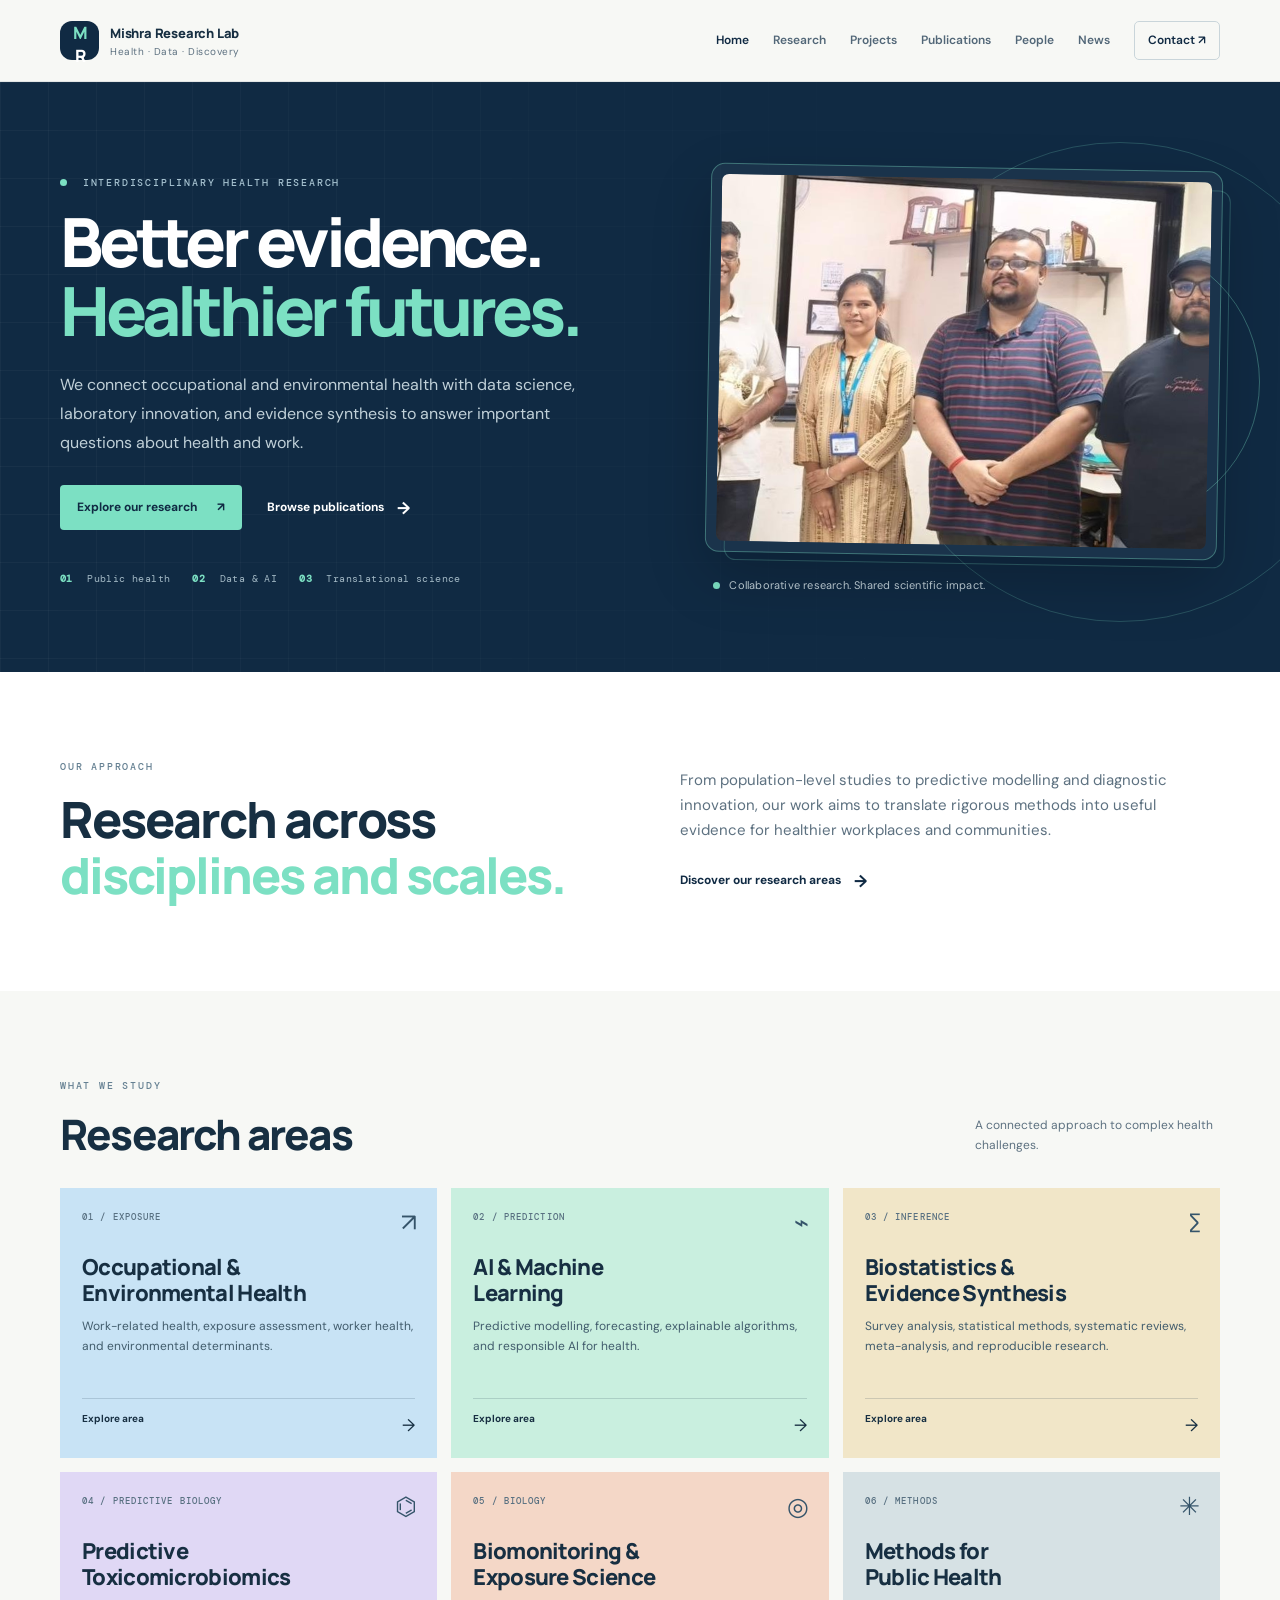
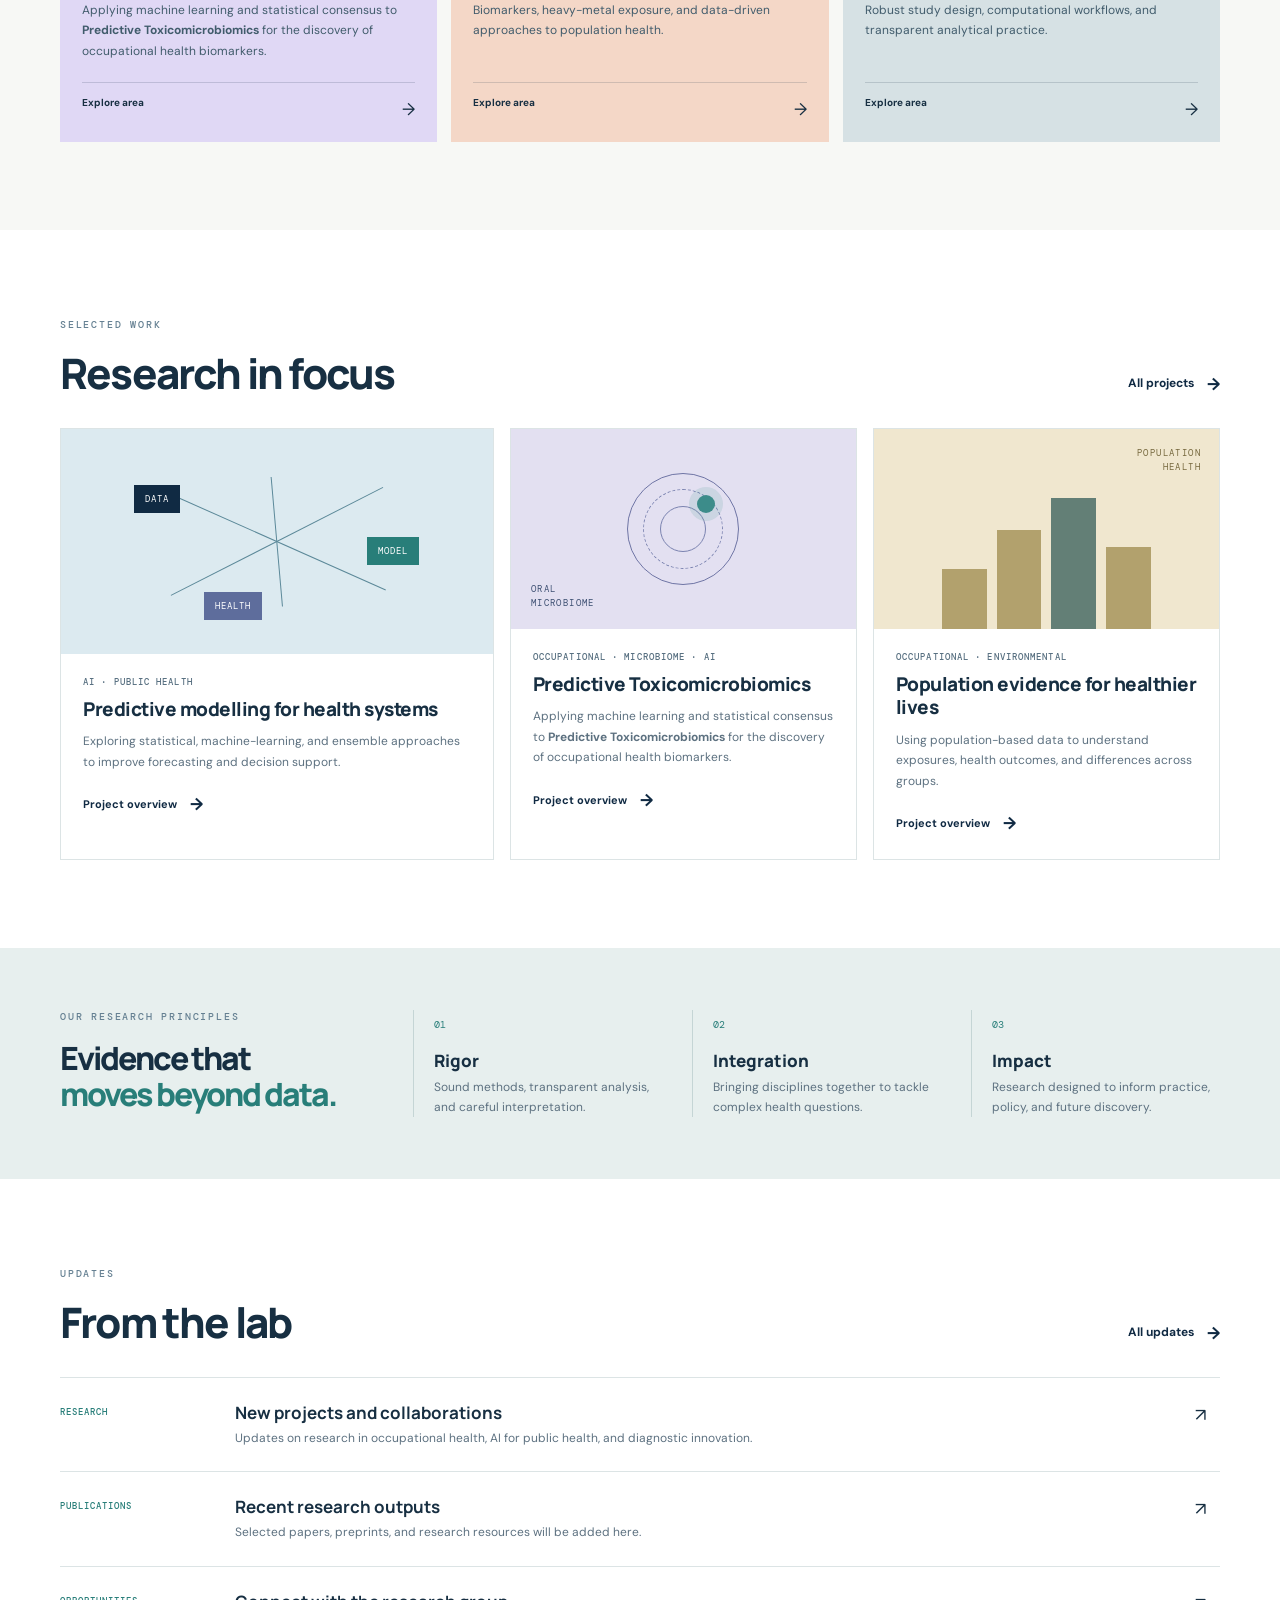
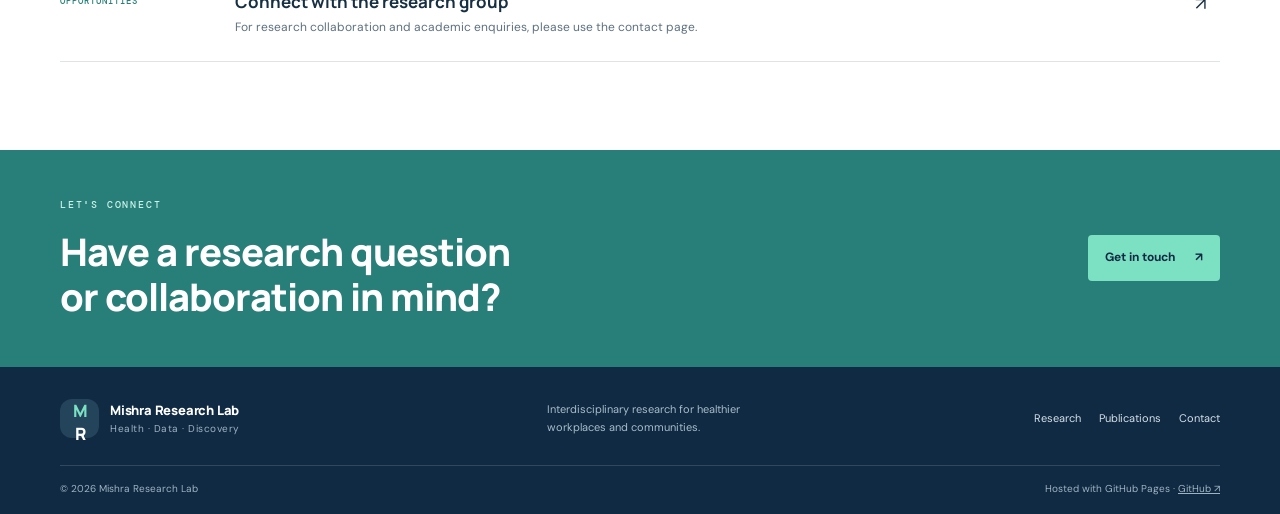
==== commit 218c4375: "Update index.html" ====
--- a/index.html
+++ b/index.html
@@ -35,7 +35,7 @@
         <div class="hero-meta"><span><b>01</b> Public health</span><span><b>02</b> Data & AI</span><span><b>03</b> Translational science</span></div>
       </div>
       <figure class="hero-team">
-        <div class="hero-team-frame"><img src="assets/images/lab_group.jpg" alt="Mishra Research Lab team working together" fetchpriority="high"></div>
+        <div class="hero-team-frame"><img src="assets/images/lab_group.jpeg" alt="Mishra Research Lab team working together" fetchpriority="high"></div>
         <figcaption><span class="hero-team-dot"></span> Collaborative research. Shared scientific impact.</figcaption>
       </figure>
     </div>
